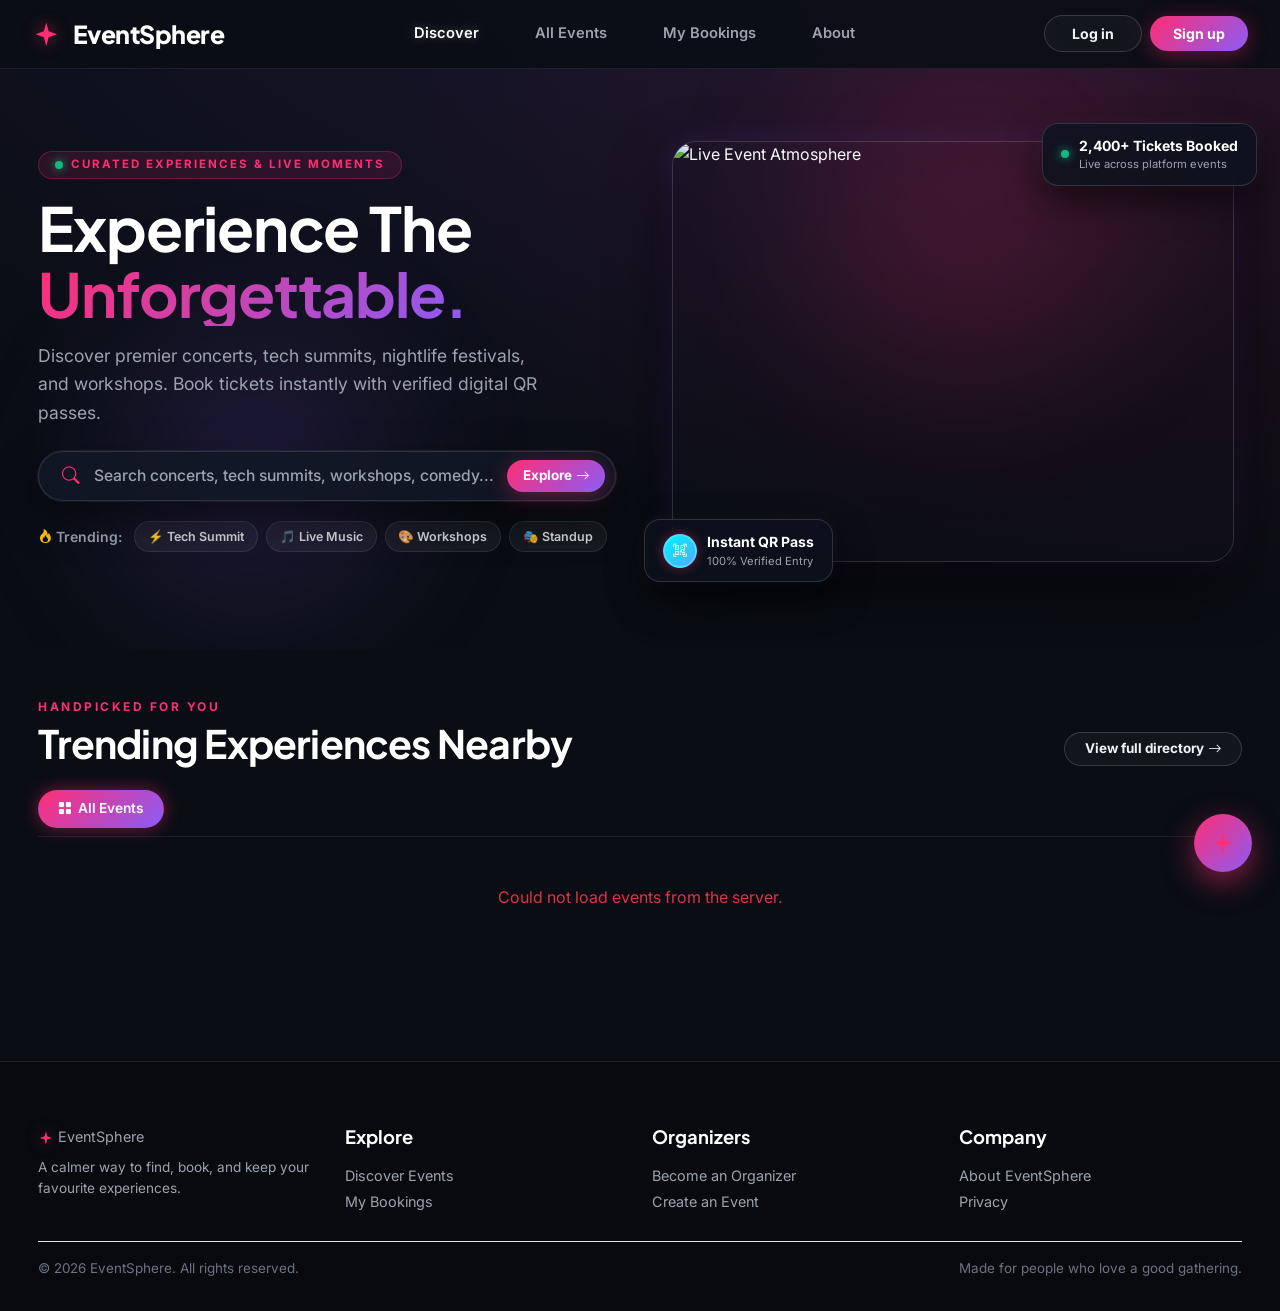
==== index.html @ f8213335 "Add safe IIFE fallback to config.js and include md5 utility across pages" ====
<!DOCTYPE html>
<html lang="en">
<head>
<meta charset="UTF-8">
<meta name="viewport" content="width=device-width, initial-scale=1.0">
<title>EventSphere — Find something worth remembering</title>
<link rel="preconnect" href="https://fonts.googleapis.com">
<link href="https://fonts.googleapis.com/css2?family=Cormorant+Garamond:wght@500;600;700&family=Inter:wght@400;500;600;700&display=swap" rel="stylesheet">
<link href="https://cdn.jsdelivr.net/npm/bootstrap@5.3.3/dist/css/bootstrap.min.css" rel="stylesheet">
<link href="https://cdn.jsdelivr.net/npm/bootstrap-icons@1.11.3/font/bootstrap-icons.css" rel="stylesheet">
<link rel="stylesheet" href="css/style.css">
<link rel="stylesheet" href="css/components.css">
<link rel="stylesheet" href="css/responsive.css">
</head>
<body data-page="home">

<!-- Navbar -->
<nav class="es-navbar">
  <div class="container-narrow">
    <!-- LEFT: Brand & Logo -->
    <div class="d-flex align-items-center gap-2">
      <a href="index.html" class="brand text-decoration-none d-flex align-items-center">
        <span class="sparkle me-1" id="brandSparkle"></span>EventSphere
      </a>
    </div>

    <!-- CENTER: Public Attendee Links -->
    <div class="collapse navbar-collapse d-lg-flex justify-content-lg-center" id="navLinks">
      <ul class="navbar-nav">
        <li class="nav-item"><a class="nav-link active" data-nav="home" href="index.html">Discover</a></li>
        <li class="nav-item"><a class="nav-link" data-nav="events" href="pages/events.html">All Events</a></li>
        <li class="nav-item"><a class="nav-link" data-nav="bookings" href="pages/my-bookings.html">My Bookings</a></li>
        <li class="nav-item"><a class="nav-link" data-nav="about" href="#about">About</a></li>
      </ul>
    </div>

    <!-- RIGHT: Search, Notifications + Dynamic Profile Slot -->
    <div class="d-flex align-items-center gap-2 ms-auto">
      <div id="navAuthSlot" class="d-flex align-items-center gap-2"></div>
      <button class="navbar-toggler d-lg-none border-0 p-0 ms-2" type="button" data-bs-toggle="collapse" data-bs-target="#navLinks">
        <i class="bi bi-list fs-3"></i>
      </button>
    </div>
  </div>
</nav>

<!-- Hero Section (Dark Luxe & Midnight Glass) -->
<header class="hero">
  <div class="hero-glow-1"></div>
  <div class="hero-glow-2"></div>
  
  <div class="container-narrow position-relative" style="z-index: 1;">
    <div class="row align-items-center g-5">
      
      <!-- LEFT COLUMN (Text, Search & Hot Tags) -->
      <div class="col-lg-6">
        <div class="d-inline-flex align-items-center gap-2 mb-3 py-1 px-3 rounded-pill" style="background: rgba(255, 46, 116, 0.12); border: 1px solid rgba(255, 46, 116, 0.28);">
          <span class="live-pulse-dot"></span>
          <span class="eyebrow mb-0" style="font-size: 0.72rem; letter-spacing: 2px;">Curated Experiences & Live Moments</span>
        </div>
        
        <h1 class="headline mb-3 fw-bold">Experience The<br><span class="gradient-text">Unforgettable.</span></h1>
        <p class="sub mb-4" style="color: #9CA3AF; font-size: 1.1rem; max-width: 520px; line-height: 1.6;">
          Discover premier concerts, tech summits, nightlife festivals, and workshops. Book tickets instantly with verified digital QR passes.
        </p>
        
        <!-- Search form filters locally on current page -->
        <form class="hero-search mb-3" id="homeSearchForm">
          <i class="bi bi-search" style="color: var(--neon-rose); font-size: 1.1rem;"></i>
          <input type="text" id="searchInput" placeholder="Search concerts, tech summits, workshops, comedy...">
          <button type="submit" class="btn btn-primary btn-sm px-3">
            <span>Explore</span> <i class="bi bi-arrow-right ms-1"></i>
          </button>
        </form>

        <!-- Quick Trending Tags -->
        <div class="d-flex align-items-center gap-2 flex-wrap pt-1">
          <span class="small text-muted-soft fw-semibold me-1"><i class="bi bi-fire text-warning me-1"></i>Trending:</span>
          <span class="trending-chip" onclick="quickSearch('Tech')">⚡ Tech Summit</span>
          <span class="trending-chip" onclick="quickSearch('Concert')">🎵 Live Music</span>
          <span class="trending-chip" onclick="quickSearch('Workshop')">🎨 Workshops</span>
          <span class="trending-chip" onclick="quickSearch('Comedy')">🎭 Standup</span>
        </div>
      </div>

      <!-- RIGHT COLUMN (Layered Bento Showcase with Floating Glass Badges) -->
      <div class="col-lg-6">
        <div class="hero-visual-card px-2">
          
          <!-- Top Right Floating Glass Badge -->
          <div class="glass-badge-floating top-right d-none d-sm-flex">
            <span class="live-pulse-dot"></span>
            <div>
              <div class="fw-bold text-white small">2,400+ Tickets Booked</div>
              <div class="text-muted-soft" style="font-size:0.7rem;">Live across platform events</div>
            </div>
          </div>

          <!-- Main Hero Image Showcase -->
          <div class="hero-main-img-wrap ratio ratio-4x3">
            <img src="https://images.unsplash.com/photo-1492684223066-81342ee5ff30?w=1000&q=80" alt="Live Event Atmosphere">
          </div>

          <!-- Bottom Left Floating Glass Badge -->
          <div class="glass-badge-floating bottom-left d-none d-sm-flex">
            <div class="avatar-circle" style="width:34px;height:34px;font-size:0.82rem;background:linear-gradient(135deg,#00F2FE,#4FACFE);">
              <i class="bi bi-qr-code-scan"></i>
            </div>
            <div>
              <div class="fw-bold text-white small">Instant QR Pass</div>
              <div class="text-muted-soft" style="font-size:0.7rem;">100% Verified Entry</div>
            </div>
          </div>

        </div>
      </div>
      
    </div>
  </div>
</header>

<!-- Events Section with Live Category Filter Bar -->
<section class="section-sm" id="eventsContainer">
  <div class="container-narrow">
    <div class="section-head d-flex align-items-end justify-content-between flex-wrap gap-3 mb-4">
      <div>
        <p class="eyebrow mb-1">Handpicked for you</p>
        <h2 id="sectionTitle" class="mb-0">Trending Experiences Nearby</h2>
      </div>
      <a href="pages/events.html" class="btn btn-outline-soft btn-sm">View full directory <i class="bi bi-arrow-right ms-1"></i></a>
    </div>

    <!-- Category Filter Bar -->
    <div class="d-flex gap-2 flex-wrap align-items-center mb-4 pb-2 border-bottom" id="categoryFilterBar" style="border-color: rgba(255,255,255,0.08) !important;">
      <button class="filter-pill active" data-category-id="">
        <i class="bi bi-grid-fill"></i> All Events
      </button>
      <!-- Dynamic category filter buttons will be injected here -->
    </div>

    <!-- Live Event Grid -->
    <div class="row g-4" id="featuredGrid"></div>
  </div>
</section>

<!-- Footer -->
<footer class="es-footer" id="about">
  <div class="container-narrow">
    <div class="row g-4">
      <div class="col-6 col-lg-3">
        <a href="index.html" class="brand mb-2 d-inline-flex align-items-center">
          <span class="sparkle me-1" style="width:1.1em;height:1.1em;color:var(--dusty-rose);"></span>EventSphere
        </a>
        <p class="text-muted-soft" style="font-size:0.85rem;">A calmer way to find, book, and keep your favourite experiences.</p>
      </div>
      <div class="col-6 col-lg-3">
        <h6>Explore</h6>
        <a href="pages/events.html" class="d-block mb-1">Discover Events</a>
        <a href="pages/my-bookings.html" class="d-block mb-1">My Bookings</a>
      </div>
      <div class="col-6 col-lg-3">
        <h6>Organizers</h6>
        <a href="pages/organizer-apply.html" class="d-block mb-1">Become an Organizer</a>
        <a href="pages/create-event.html" class="d-block mb-1">Create an Event</a>
      </div>
      <div class="col-6 col-lg-3">
        <h6>Company</h6>
        <a href="#about" class="d-block mb-1">About EventSphere</a>
        <a href="#" class="d-block mb-1">Privacy</a>
      </div>
    </div>
    <div class="footer-bottom d-flex justify-content-between flex-wrap gap-2 mt-4 pt-3 border-top">
      <span>© 2026 EventSphere. All rights reserved.</span>
      <span>Made for people who love a good gathering.</span>
    </div>
  </div>
</footer>

<script src="https://cdn.jsdelivr.net/npm/bootstrap@5.3.3/dist/js/bootstrap.bundle.min.js"></script>
<script src="js/env.js"></script>
<script src="js/api/config.js"></script>
<script src="js/api/auth.js"></script>
<script src="js/api/events.js"></script>
<script src="js/api/bookings.js"></script>
<script src="js/utils/md5.js"></script>
<script src="js/api/payments.js"></script>
<script src="js/api/organizer.js"></script>
<script src="js/utils/icons.js"></script>
<script src="js/utils/toast.js"></script>
<script src="js/utils/mock-data.js"></script>
<script src="js/utils/nav.js"></script>
<script src="js/utils/ai-widget.js"></script>

<script>
document.getElementById('brandSparkle').innerHTML = EsIcons.sparkle;
document.querySelectorAll('.brand .sparkle').forEach(s => { if (!s.innerHTML.trim()) s.innerHTML = EsIcons.sparkle; });

let currentCategoryId = null;
let currentKeyword = '';

function unwrapResponse(res) {
  if (!res) return [];
  if (Array.isArray(res)) return res;
  if (Array.isArray(res.data)) return res.data;
  if (Array.isArray(res.content)) return res.content;
  if (res.data && Array.isArray(res.data.content)) return res.data.content;
  return [];
}

// Render dynamic filter pills in Hero and Filter Bar
function renderCategoryFilters(list) {
  const heroPills = document.getElementById('heroCategoryPills');
  const filterBar = document.getElementById('categoryFilterBar');

  if (!list.length) return;

  // 1. Hero Pills (Top 4-5)
  if (heroPills) {
    heroPills.innerHTML = list.slice(0, 5).map(c => `
      <button type="button" class="filter-pill" onclick="applyCategoryFilter(${c.id}, '${c.name.replace(/'/g, "\\'")}')">
        ${c.icon || c.emoji || '🏷️'} ${c.name}
      </button>
    `).join('');
  }

  // 2. Main Filter Bar above Events Grid
  if (filterBar) {
    filterBar.innerHTML = `
      <button class="filter-pill ${!currentCategoryId ? 'active' : ''}" onclick="applyCategoryFilter(null, 'All Events')">
        <i class="bi bi-grid-fill me-1"></i> All Events
      </button>
      ` + list.map(c => `
      <button class="filter-pill ${currentCategoryId === c.id ? 'active' : ''}" onclick="applyCategoryFilter(${c.id}, '${c.name.replace(/'/g, "\\'")}')">
        <span>${c.icon || c.emoji || '🏷️'}</span> ${c.name}
      </button>
    `).join('');
  }
}

function availabilityLabel(totalAvailable) {
  return totalAvailable > 0 && totalAvailable <= 10
    ? `<span class="availability-dot low">Few tickets left</span>`
    : `<span class="availability-dot">Tickets available</span>`;
}

// Resilient Event Card with placeholder image support
function eventCard(ev) {
  const prices = (ev.ticketTypes || []).map(t => Number(t.price));
  const priceText = prices.length === 0 
    ? 'Tickets TBA'
    : (Math.min(...prices) === 0 ? 'Free' : `From LKR ${Math.min(...prices).toLocaleString()}`);
  
  const totalAvailable = (ev.ticketTypes || []).reduce((s, t) => s + (t.availableQuantity || 0), 0);
  const v = typeof esCategoryVisual === 'function' ? esCategoryVisual(ev.categoryName) : { cls: 'pill-lavender' };
  const dt = ev.startDatetime ? new Date(ev.startDatetime) : null;
  const dateText = dt ? dt.toLocaleDateString(undefined, { weekday: 'short', month: 'short', day: 'numeric' }) : 'TBA';
  const timeText = dt ? dt.toLocaleTimeString(undefined, { hour: '2-digit', minute: '2-digit' }) : '';
  
  // Safe image handling with fallback
  const fallbackSvg = `data:image/svg+xml;charset=UTF-8,%3Csvg xmlns='http://www.w3.org/2000/svg' width='500' height='300' viewBox='0 0 500 300'%3E%3Crect fill='%23F8E9E6' width='500' height='300'/%3E%3Ctext fill='%23C68B8F' font-family='sans-serif' font-size='20' font-weight='bold' x='50%25' y='50%25' text-anchor='middle' dy='.3em'%3E${encodeURIComponent(ev.title || 'EventSphere')}%3C/text%3E%3C/svg%3E`;
  const banner = ev.bannerUrl && ev.bannerUrl.trim() !== '' ? ev.bannerUrl : fallbackSvg;

  return `
  <div class="col-md-6 col-lg-3">
    <div class="event-card h-100">
      <div class="img-wrap">
        <span class="pill-badge ${v.cls}">${ev.categoryName || 'General'}</span>
        <img src="${banner}" alt="${ev.title}" onerror="this.onerror=null; this.src='${fallbackSvg}';">
      </div>
      <div class="body">
        <div class="title fw-bold mb-2 text-truncate" title="${ev.title}">${ev.title}</div>
        <div class="meta small mb-1"><i class="bi bi-calendar3 me-1"></i> <span>${dateText}${timeText ? ', ' + timeText : ''}</span></div>
        <div class="meta small mb-3 text-truncate"><i class="bi bi-geo-alt me-1"></i> <span>${ev.venueName || 'Online / TBA'}</span></div>
        <div class="price-row">
          <div>
            <div class="price">${priceText}</div>
            ${availabilityLabel(totalAvailable)}
          </div>
          <a href="pages/event-details.html?id=${ev.id}" class="btn btn-quiet btn-sm">View Event</a>
        </div>
      </div>
    </div>
  </div>`;
}

// Fetch and filter events via API on the current page
async function loadEvents() {
  const grid = document.getElementById('featuredGrid');
  if (grid) grid.innerHTML = `<div class="col-12 text-center text-muted-soft py-5"><i class="bi bi-arrow-repeat spin"></i> Loading events...</div>`;

  try {
    const params = { size: 8 };
    if (currentCategoryId) params.categoryId = currentCategoryId;
    if (currentKeyword) params.keyword = currentKeyword;

    const rawEvents = await EventsAPI.searchPublished(params);
    const events = unwrapResponse(rawEvents);

    if (grid) {
      grid.innerHTML = events.length
        ? events.map(eventCard).join('')
        : `<div class="col-12 text-center text-muted-soft py-5">
             <i class="bi bi-calendar-x fs-2 d-block mb-2 text-muted"></i>
             No events found in this category.
           </div>`;
    }
  } catch (e) {
    console.error('Failed to load events:', e);
    if (grid) grid.innerHTML = `<div class="col-12 text-center text-danger py-4">Could not load events from the server.</div>`;
  }
}

// Category filter button click handler
function applyCategoryFilter(categoryId, categoryName) {
  currentCategoryId = categoryId;
  
  // Update section headline
  const title = document.getElementById('sectionTitle');
  if (title) title.innerText = categoryId ? `${categoryName} Events` : 'Something wonderful, nearby';

  // Update active pill state
  document.querySelectorAll('#categoryFilterBar .filter-pill').forEach(btn => {
    btn.classList.remove('active');
  });
  
  const activeBtn = Array.from(document.querySelectorAll('#categoryFilterBar .filter-pill')).find(btn => {
    const match = btn.getAttribute('onclick') || '';
    return categoryId ? match.includes(`applyCategoryFilter(${categoryId}`) : match.includes('applyCategoryFilter(null');
  });
  if (activeBtn) activeBtn.classList.add('active');

  // Smooth scroll to events area
  document.getElementById('eventsContainer')?.scrollIntoView({ behavior: 'smooth' });

  loadEvents();
}

// Quick trending search handler
function quickSearch(keyword) {
  const input = document.getElementById('searchInput');
  if (input) input.value = keyword;
  currentKeyword = keyword;
  document.getElementById('eventsContainer')?.scrollIntoView({ behavior: 'smooth' });
  loadEvents();
}

// Hero Search form submission (Live in-page filter)
document.getElementById('homeSearchForm')?.addEventListener('submit', (e) => {
  e.preventDefault();
  currentKeyword = document.getElementById('searchInput').value.trim();
  document.getElementById('eventsContainer')?.scrollIntoView({ behavior: 'smooth' });
  loadEvents();
});

// Initialization
async function init() {
  try {
    const rawCats = await CategoriesAPI.getAll();
    renderCategoryFilters(unwrapResponse(rawCats));
  } catch (e) {
    console.error('Failed to load categories:', e);
  }
  loadEvents();
}

init();
</script>
</body>
</html>
---- css/style.css ----
/* =========================================================
   EventSphere — Dark Luxe & Midnight Glass Design System
   Deep obsidian surfaces, neon cyber-rose & violet gradients,
   frosted glassmorphism, and high-impact visual depth.
   ========================================================= */

@import url('https://fonts.googleapis.com/css2?family=Plus+Jakarta+Sans:wght@400;500;600;700;800&family=Inter:wght@400;500;600;700&display=swap');

:root{
  /* ---- Midnight Obsidian Base Palette ---- */
  --bg-dark:        #0A0D14;
  --bg-surface:     #121622;
  --bg-card:        rgba(18, 22, 34, 0.72);
  --bg-card-hover:  rgba(28, 34, 52, 0.85);
  --bg-glass:       rgba(255, 255, 255, 0.04);
  --bg-glass-heavy: rgba(14, 18, 28, 0.85);
  
  /* ---- Luminous Neon Gradients & Accents ---- */
  --neon-rose:      #FF2E74;
  --neon-violet:    #8B5CF6;
  --neon-cyan:      #00F2FE;
  --neon-blue:      #4FACFE;
  --neon-amber:     #FFB703;
  --neon-emerald:   #10B981;
  --error:          #EF4444;

  /* ---- Gradient Presets ---- */
  --grad-primary:   linear-gradient(135deg, #FF2E74 0%, #8B5CF6 100%);
  --grad-primary-hover: linear-gradient(135deg, #FF4585 0%, #9D74FF 100%);
  --grad-cyan:      linear-gradient(135deg, #00F2FE 0%, #4FACFE 100%);
  --grad-amber:     linear-gradient(135deg, #FFB703 0%, #FB8500 100%);
  --grad-dark:      linear-gradient(180deg, #121624 0%, #0A0D14 100%);
  --grad-glass:     linear-gradient(135deg, rgba(255, 255, 255, 0.08) 0%, rgba(255, 255, 255, 0.02) 100%);

  /* ---- Legacy Token Mappings (for seamless compatibility) ---- */
  --ivory:          #0A0D14;
  --cream-card:     rgba(18, 22, 34, 0.78);
  --blush:          rgba(255, 46, 116, 0.18);
  --blush-soft:     rgba(255, 46, 116, 0.10);
  --dusty-rose:     #FF2E74;
  --dusty-rose-dark:#E02060;
  --sage:           #10B981;
  --sage-soft:      rgba(16, 185, 129, 0.15);
  --lavender:       #8B5CF6;
  --lavender-soft:  rgba(139, 92, 246, 0.16);
  --powder-blue:    #38BDF8;
  --powder-blue-soft:rgba(56, 189, 248, 0.15);
  --beige:          #161B28;
  --charcoal:       #F9FAFB;
  --charcoal-soft:  #D1D5DB;
  --charcoal-faint: #9CA3AF;
  --line:           rgba(255, 255, 255, 0.08);

  /* ---- Typography ---- */
  --font-display: 'Plus Jakarta Sans', 'Inter', -apple-system, BlinkMacSystemFont, sans-serif;
  --font-body: 'Inter', -apple-system, BlinkMacSystemFont, sans-serif;

  /* ---- Shape & Glassmorphism Elevation ---- */
  --radius-lg: 24px;
  --radius-md: 16px;
  --radius-sm: 10px;
  --radius-pill: 999px;
  --shadow-soft: 0 12px 36px rgba(0, 0, 0, 0.45);
  --shadow-lift: 0 20px 50px rgba(0, 0, 0, 0.65), 0 0 20px rgba(255, 46, 116, 0.12);
  --shadow-glow: 0 0 25px rgba(255, 46, 116, 0.4);
  --shadow-tiny: 0 2px 12px rgba(0, 0, 0, 0.35);
  --glass-border: 1px solid rgba(255, 255, 255, 0.08);
}

*{ box-sizing: border-box; }

html{ scroll-behavior: smooth; }

body{
  font-family: var(--font-body);
  background: var(--bg-dark);
  color: var(--charcoal);
  -webkit-font-smoothing: antialiased;
  line-height: 1.55;
  background-image: 
    radial-gradient(ellipse 80% 80% at 50% -20%, rgba(139, 92, 246, 0.12), rgba(255, 255, 255, 0)),
    radial-gradient(ellipse 60% 60% at 90% 10%, rgba(255, 46, 116, 0.10), rgba(255, 255, 255, 0));
  background-attachment: fixed;
}

h1, h2, h3, h4, .display-font{
  font-family: var(--font-display);
  font-weight: 700;
  color: #FFFFFF;
  letter-spacing: -0.02em;
}

h1{ font-size: clamp(2.5rem, 5vw, 3.8rem); line-height: 1.08; }
h2{ font-size: clamp(1.85rem, 3.5vw, 2.45rem); line-height: 1.15; }
h3{ font-size: 1.6rem; }
p{ color: var(--charcoal-soft); }

a{ color: var(--neon-cyan); text-decoration: none; transition: color 0.2s ease; }
a:hover{ color: #38BDF8; }

.gradient-text{
  background: var(--grad-primary);
  -webkit-background-clip: text;
  -webkit-text-fill-color: transparent;
  display: inline-block;
}

.gradient-text-cyan{
  background: var(--grad-cyan);
  -webkit-background-clip: text;
  -webkit-text-fill-color: transparent;
  display: inline-block;
}

.eyebrow{
  font-family: var(--font-body);
  font-size: 0.75rem;
  letter-spacing: 2.5px;
  text-transform: uppercase;
  color: var(--neon-rose);
  font-weight: 700;
}

.text-muted-soft{ color: var(--charcoal-faint) !important; }
.section{ padding: 5.5rem 0; }
.section-sm{ padding: 3rem 0; }

/* ---- Responsive Proportional Container ---- */
.container-narrow {
  width: 100%;
  max-width: 1360px;
  margin: 0 auto;
  padding-left: clamp(1.25rem, 3vw, 3.5rem);
  padding-right: clamp(1.25rem, 3vw, 3.5rem);
}

/* ---- Signature motif: sparkle bloom ---- */
.sparkle{
  display: inline-block;
  width: 1.1em; height: 1.1em;
  position: relative;
  color: var(--neon-rose);
  filter: drop-shadow(0 0 8px rgba(255, 46, 116, 0.6));
}
.sparkle svg{ width: 100%; height: 100%; display:block; }

/* ---- Navbar (Frosted Obsidian Glass) ---- */
.es-navbar {
  padding: 0.85rem 0;
  width: 100%;
  background: rgba(10, 13, 20, 0.82);
  backdrop-filter: blur(16px);
  -webkit-backdrop-filter: blur(16px);
  border-bottom: 1px solid rgba(255, 255, 255, 0.08);
  position: sticky;
  top: 0;
  z-index: 1020;
}

.es-navbar .container-narrow,
.es-navbar .container,
.es-navbar .container-fluid {
  max-width: 100% !important;
  width: 100% !important;
  padding-left: clamp(1.25rem, 2.5vw, 2.5rem) !important;
  padding-right: clamp(1.25rem, 2.5vw, 2.5rem) !important;
  display: flex;
  align-items: center;
  justify-content: space-between;
}

.es-navbar .brand{
  font-family: var(--font-display);
  font-size: 1.5rem;
  font-weight: 800;
  color: #FFFFFF;
  letter-spacing: -0.03em;
}

/* Center Navigation Links */
.es-navbar .navbar-nav {
  display: flex;
  flex-direction: row !important;
  align-items: center;
  gap: 1.5rem;
  margin: 0;
}

.es-navbar .nav-link{
  font-size: 0.92rem;
  font-weight: 600;
  color: #9CA3AF !important;
  transition: all 0.2s ease;
  border-radius: var(--radius-pill);
}

.es-navbar .nav-link:hover, .es-navbar .nav-link.active{
  color: #FFFFFF !important;
  text-shadow: 0 0 12px rgba(255, 255, 255, 0.4);
}

/* Icon Buttons (Search & Notifications) */
.icon-btn {
  background: rgba(255, 255, 255, 0.06);
  border: 1px solid rgba(255, 255, 255, 0.08);
  font-size: 1.1rem;
  color: #D1D5DB;
  width: 40px;
  height: 40px;
  display: inline-flex;
  align-items: center;
  justify-content: center;
  border-radius: var(--radius-pill);
  transition: all 0.2s ease;
}

.icon-btn:hover {
  background: rgba(255, 46, 116, 0.18);
  border-color: rgba(255, 46, 116, 0.4);
  color: #FFF;
  box-shadow: 0 0 12px rgba(255, 46, 116, 0.3);
}

/* ---- Hero Section (Dark Luxe Glass Atmosphere) ---- */
.hero {
  position: relative;
  overflow: hidden;
  padding: 4.5rem 0 5.5rem;
  background: transparent;
}

.hero-glow-1 {
  position: absolute;
  top: -100px;
  right: 5%;
  width: 500px;
  height: 500px;
  background: radial-gradient(circle, rgba(255, 46, 116, 0.18) 0%, rgba(0,0,0,0) 70%);
  filter: blur(50px);
  pointer-events: none;
  z-index: 0;
}

.hero-glow-2 {
  position: absolute;
  bottom: -50px;
  left: 2%;
  width: 450px;
  height: 450px;
  background: radial-gradient(circle, rgba(139, 92, 246, 0.18) 0%, rgba(0,0,0,0) 70%);
  filter: blur(50px);
  pointer-events: none;
  z-index: 0;
}

/* Sleek Glass Search Bar */
.hero-search{
  background: rgba(18, 24, 38, 0.85);
  backdrop-filter: blur(16px);
  -webkit-backdrop-filter: blur(16px);
  border-radius: var(--radius-pill);
  box-shadow: 0 16px 40px rgba(0, 0, 0, 0.5), 0 0 0 1px rgba(255, 255, 255, 0.08);
  padding: 0.5rem 0.6rem 0.5rem 1.4rem;
  display: flex;
  align-items: center;
  gap: 0.75rem;
  max-width: 600px;
  border: 1px solid rgba(255, 255, 255, 0.12);
  transition: all 0.25s ease;
}

.hero-search:focus-within {
  border-color: rgba(255, 46, 116, 0.6);
  box-shadow: 0 20px 45px rgba(0, 0, 0, 0.6), 0 0 25px rgba(255, 46, 116, 0.25);
  transform: translateY(-2px);
}

.hero-search input{
  border: none;
  outline: none;
  background: transparent;
  flex: 1;
  font-size: 0.98rem;
  color: #FFFFFF;
  font-weight: 500;
}

.hero-search input::placeholder {
  color: #9CA3AF;
}

/* Trending tags under search */
.trending-chip {
  background: rgba(255, 255, 255, 0.05);
  border: 1px solid rgba(255, 255, 255, 0.09);
  color: #D1D5DB;
  font-size: 0.78rem;
  font-weight: 600;
  padding: 0.3rem 0.8rem;
  border-radius: var(--radius-pill);
  text-decoration: none;
  transition: all 0.2s ease;
  cursor: pointer;
  display: inline-flex;
  align-items: center;
}

.trending-chip:hover {
  background: rgba(255, 46, 116, 0.15);
  border-color: rgba(255, 46, 116, 0.4);
  color: #FFF;
  transform: translateY(-1px);
}

/* Hero Showcase Bento & Floating Badges */
.hero-visual-card {
  position: relative;
  border-radius: var(--radius-lg);
  overflow: visible;
}

.hero-main-img-wrap {
  position: relative;
  border-radius: var(--radius-lg);
  overflow: hidden;
  border: 1px solid rgba(255, 255, 255, 0.15);
  box-shadow: 0 25px 60px rgba(0, 0, 0, 0.7), 0 0 30px rgba(139, 92, 246, 0.2);
}

.hero-main-img-wrap img {
  width: 100%;
  height: 100%;
  object-fit: cover;
  display: block;
  transition: transform 0.6s cubic-bezier(0.2, 0.8, 0.2, 1);
}

.hero-visual-card:hover .hero-main-img-wrap img {
  transform: scale(1.04);
}

/* Floating Glass Badges */
.glass-badge-floating {
  position: absolute;
  background: rgba(14, 18, 30, 0.85);
  backdrop-filter: blur(16px);
  -webkit-backdrop-filter: blur(16px);
  border: 1px solid rgba(255, 255, 255, 0.14);
  border-radius: var(--radius-md);
  padding: 0.7rem 1.1rem;
  box-shadow: 0 15px 35px rgba(0, 0, 0, 0.6), 0 0 15px rgba(255, 255, 255, 0.05);
  z-index: 10;
  display: flex;
  align-items: center;
  gap: 0.65rem;
  animation: floatSlow 4s ease-in-out infinite;
}

.glass-badge-floating.top-right {
  top: -18px;
  right: -15px;
  animation-delay: 0s;
}

.glass-badge-floating.bottom-left {
  bottom: -20px;
  left: -20px;
  animation-delay: 1.5s;
}

@keyframes floatSlow {
  0%, 100% { transform: translateY(0); }
  50% { transform: translateY(-7px); }
}

.live-pulse-dot {
  width: 8px;
  height: 8px;
  border-radius: 50%;
  background: #10B981;
  box-shadow: 0 0 10px #10B981;
  animation: pulseDot 1.5s infinite;
}

@keyframes pulseDot {
  0%, 100% { opacity: 1; transform: scale(1); }
  50% { opacity: 0.5; transform: scale(1.2); }
}

/* ---- Filter Pills (Luminous Neon Hover & Active) ---- */
.filter-pill {
  cursor: pointer;
  user-select: none;
  transition: all 0.22s cubic-bezier(0.4, 0, 0.2, 1);
  border: 1px solid rgba(255, 255, 255, 0.09);
  background: rgba(18, 23, 36, 0.75);
  backdrop-filter: blur(10px);
  color: #D1D5DB;
  padding: 0.45rem 1.15rem;
  font-size: 0.86rem;
  font-weight: 600;
  border-radius: var(--radius-pill);
  display: inline-flex;
  align-items: center;
  gap: 0.4rem;
}

.filter-pill:hover {
  background: rgba(255, 255, 255, 0.1);
  border-color: rgba(255, 255, 255, 0.22);
  color: #FFFFFF;
  transform: translateY(-1px);
}

.filter-pill.active {
  background: var(--grad-primary) !important;
  color: #FFFFFF !important;
  border-color: transparent !important;
  box-shadow: 0 0 18px rgba(255, 46, 116, 0.45);
}

/* ---- Event Cards (Frosted Midnight Glass & Glow) ---- */
.event-card {
  background: rgba(18, 22, 34, 0.75);
  backdrop-filter: blur(14px);
  -webkit-backdrop-filter: blur(14px);
  border: 1px solid rgba(255, 255, 255, 0.08);
  border-radius: var(--radius-md);
  overflow: hidden;
  transition: all 0.3s cubic-bezier(0.2, 0.8, 0.2, 1);
  box-shadow: 0 10px 30px rgba(0, 0, 0, 0.35);
  display: flex;
  flex-direction: column;
  height: 100%;
}

.event-card:hover {
  transform: translateY(-6px);
  border-color: rgba(255, 46, 116, 0.35);
  box-shadow: 0 20px 45px rgba(0, 0, 0, 0.6), 0 0 25px rgba(255, 46, 116, 0.15);
}

.event-card .img-wrap {
  position: relative;
  width: 100%;
  aspect-ratio: 16 / 9;
  background: linear-gradient(135deg, #181E2E 0%, #101420 100%);
  overflow: hidden;
  border-top-left-radius: var(--radius-md);
  border-top-right-radius: var(--radius-md);
}

.event-card .img-wrap img {
  width: 100%;
  height: 100%;
  object-fit: cover;
  display: block;
  transition: transform 0.45s ease;
}

.event-card:hover .img-wrap img {
  transform: scale(1.06);
}

.event-card .pill-badge {
  position: absolute;
  top: 12px;
  left: 12px;
  z-index: 2;
  backdrop-filter: blur(8px);
  box-shadow: 0 4px 12px rgba(0,0,0,0.3);
}

.event-card .body {
  padding: 1.25rem 1.4rem 1.15rem;
  display: flex;
  flex-direction: column;
  flex: 1;
}

.event-card .title {
  color: #FFFFFF;
  font-weight: 700;
  font-size: 1.12rem;
  letter-spacing: -0.01em;
  line-height: 1.35;
  margin-bottom: 0.65rem;
}

.event-card .meta {
  color: #D1D5DB !important;
  font-size: 0.86rem;
  font-weight: 500;
  display: flex;
  align-items: center;
  gap: 0.5rem;
  margin-bottom: 0.45rem;
}

.event-card .meta i {
  color: var(--neon-rose);
  font-size: 0.95rem;
  opacity: 0.95;
  flex-shrink: 0;
}

.event-card .price {
  color: #FFFFFF;
  font-weight: 800;
  font-size: 1.05rem;
}

.event-card .price-row {
  margin-top: auto;
  padding-top: 0.95rem;
  display: flex;
  align-items: center;
  justify-content: space-between;
  border-top: 1px solid rgba(255, 255, 255, 0.08) !important;
}

.text-muted {
  color: #9CA3AF !important;
}

.text-dark, .text-dark-emphasis {
  color: #FFFFFF !important;
}

.es-table td, .es-table th {
  color: #D1D5DB;
}

.es-table strong, .es-table .fw-bold, .es-table .fw-semibold {
  color: #FFFFFF !important;
}

.es-table code {
  color: #38BDF8 !important;
  background: rgba(56, 189, 248, 0.1);
  padding: 2px 6px;
  border-radius: 4px;
  border: 1px solid rgba(56, 189, 248, 0.2);
}

.badge.bg-light.text-dark, .badge.bg-light {
  background: rgba(255, 255, 255, 0.08) !important;
  color: #E5E7EB !important;
  border: 1px solid rgba(255, 255, 255, 0.14) !important;
}

.availability-dot {
  font-size: 0.75rem;
  color: #10B981;
  display: inline-flex;
  align-items: center;
  gap: 0.35rem;
  font-weight: 600;
}

.availability-dot::before {
  content: '';
  width: 6px;
  height: 6px;
  border-radius: 50%;
  background: #10B981;
  box-shadow: 0 0 6px #10B981;
}

.availability-dot.low {
  color: #F59E0B;
}

.availability-dot.low::before {
  background: #F59E0B;
  box-shadow: 0 0 6px #F59E0B;
}

/* ---- Category Card ---- */
.category-card {
  background: rgba(18, 22, 34, 0.72);
  backdrop-filter: blur(12px);
  border: 1px solid rgba(255, 255, 255, 0.08);
  border-radius: var(--radius-md);
  padding: 1.35rem 1.1rem;
  transition: all 0.25s ease;
  display: flex;
  flex-direction: column;
  align-items: center;
  justify-content: center;
  text-decoration: none;
}

.category-card:hover {
  transform: translateY(-4px);
  border-color: rgba(139, 92, 246, 0.4);
  box-shadow: 0 15px 35px rgba(0, 0, 0, 0.5), 0 0 20px rgba(139, 92, 246, 0.2);
}

/* ---- Buttons ---- */
.btn{
  font-family: var(--font-body);
  font-weight: 700;
  font-size: 0.92rem;
  border-radius: var(--radius-pill);
  padding: 0.62rem 1.6rem;
  border: none;
  transition: all 0.25s cubic-bezier(0.4, 0, 0.2, 1);
  white-space: nowrap !important;
  display: inline-flex;
  align-items: center;
  justify-content: center;
  vertical-align: middle;
  text-align: center;
  line-height: 1.4;
  cursor: pointer;
}

.btn-sm{
  padding: 0.42rem 1.25rem;
  font-size: 0.84rem;
  line-height: 1.4;
}

.btn-lg{
  padding: 0.85rem 2.2rem;
  font-size: 1.05rem;
}

.btn-primary{
  background: var(--grad-primary);
  color: #FFFFFF !important;
  box-shadow: 0 4px 20px rgba(255, 46, 116, 0.35);
  border: none;
}

.btn-primary:hover, .btn-primary:focus{
  background: var(--grad-primary-hover);
  color: #FFFFFF !important;
  transform: translateY(-2px);
  box-shadow: 0 8px 28px rgba(255, 46, 116, 0.5), 0 0 15px rgba(139, 92, 246, 0.3);
}

.btn-outline-soft{
  background: rgba(255, 255, 255, 0.04);
  border: 1px solid rgba(255, 255, 255, 0.16);
  color: #F3F4F6;
  backdrop-filter: blur(10px);
}

.btn-outline-soft:hover{
  border-color: rgba(255, 255, 255, 0.35);
  color: #FFFFFF;
  background: rgba(255, 255, 255, 0.09);
  transform: translateY(-1px);
}

.btn-quiet{
  background: rgba(255, 255, 255, 0.06);
  color: #E5E7EB;
  border: 1px solid rgba(255, 255, 255, 0.1);
  backdrop-filter: blur(10px);
}

.btn-quiet:hover{
  background: rgba(255, 255, 255, 0.12);
  color: #FFFFFF;
  border-color: rgba(255, 255, 255, 0.2);
}

.btn-danger-soft{
  background: rgba(239, 68, 68, 0.15);
  color: #F87171;
  border: 1px solid rgba(239, 68, 68, 0.25);
}

.btn-danger-soft:hover{
  background: rgba(239, 68, 68, 0.25);
  color: #FFF;
}

.btn:focus-visible, a:focus-visible, input:focus-visible, .form-control:focus{
  outline: 2px solid var(--neon-rose);
  outline-offset: 2px;
}

/* Navbar Specific Auth Buttons */
#navAuthSlot {
  display: inline-flex;
  align-items: center;
  gap: 0.65rem;
  flex-shrink: 0;
}

#navAuthSlot .btn,
.es-navbar .btn {
  white-space: nowrap !important;
  min-width: 98px;
  padding: 0.48rem 1.4rem !important;
  font-size: 0.88rem !important;
  font-weight: 700;
  display: inline-flex;
  align-items: center;
  justify-content: center;
  text-align: center;
}

/* ---- Inputs & Forms ---- */
.form-control, .form-select{
  border-radius: var(--radius-sm);
  border: 1px solid rgba(255, 255, 255, 0.12);
  padding: 0.68rem 1rem;
  font-family: var(--font-body);
  background: rgba(14, 18, 28, 0.85);
  color: #FFFFFF;
}

.form-control:focus, .form-select:focus{
  border-color: var(--neon-violet);
  box-shadow: 0 0 0 3px rgba(139, 92, 246, 0.25);
  background: rgba(18, 24, 38, 0.95);
  color: #FFFFFF;
}

.form-control::placeholder {
  color: #6B7280;
}

.form-label{
  font-size: 0.82rem;
  font-weight: 600;
  color: #D1D5DB;
  margin-bottom: 0.4rem;
}

/* ---- Footer (Obsidian Luxe) ---- */
.es-footer{
  background: rgba(8, 10, 16, 0.95);
  border-top: 1px solid rgba(255, 255, 255, 0.08);
  padding: 4rem 0 2rem;
  margin-top: 5rem;
}

.es-footer h6{
  font-family: var(--font-display);
  font-size: 1.15rem;
  font-weight: 700;
  color: #FFFFFF;
  margin-bottom: 1rem;
}

.es-footer a{
  color: #9CA3AF;
  display: block;
  margin-bottom: 0.55rem;
  font-size: 0.9rem;
}

.es-footer a:hover{
  color: #FFFFFF;
}

.es-footer .footer-bottom{
  border-top: 1px solid rgba(255, 255, 255, 0.07);
  margin-top: 2.5rem;
  padding-top: 1.5rem;
  font-size: 0.84rem;
  color: #6B7280;
}

/* ---- Scrollbar (Dark Neon) ---- */
::-webkit-scrollbar{ width: 8px; }
::-webkit-scrollbar-track{ background: #0A0D14; }
::-webkit-scrollbar-thumb{ background: rgba(255, 255, 255, 0.15); border-radius: 8px; }
::-webkit-scrollbar-thumb:hover{ background: rgba(255, 46, 116, 0.5); }

/* ---- Password Toggle Controls & Hero Blob ---- */
.hero-blob {
  position: absolute;
  border-radius: 50%;
  filter: blur(80px);
  pointer-events: none;
  z-index: 1;
}
.password-toggle-group {
  position: relative;
  display: flex;
  align-items: center;
}
.password-toggle-group .form-control {
  padding-right: 46px !important;
}
.password-toggle-btn {
  position: absolute;
  right: 12px;
  top: 50%;
  transform: translateY(-50%);
  background: transparent;
  border: none;
  color: #9CA3AF;
  padding: 4px;
  display: flex;
  align-items: center;
  justify-content: center;
  cursor: pointer;
  z-index: 4;
  font-size: 1.15rem;
  line-height: 1;
  transition: all 0.2s ease;
}
.password-toggle-btn:hover {
  color: #FFFFFF;
}
.password-toggle-btn:focus {
  outline: none;
  color: var(--neon-rose);
}
.password-toggle-btn svg {
  width: 20px;
  height: 20px;
}

.auth-visual {
  flex: 1.1;
  background: radial-gradient(circle at 25% 25%, rgba(255, 46, 116, 0.14) 0%, transparent 55%),
              radial-gradient(circle at 75% 75%, rgba(139, 92, 246, 0.16) 0%, transparent 60%),
              linear-gradient(160deg, #131826 0%, #0A0D14 100%);
  position: relative; 
  overflow: hidden; 
  display: flex; 
  align-items: center; 
  justify-content: center; 
  padding: 4rem 3.5rem;
  border-right: 1px solid rgba(255, 255, 255, 0.08);
}
.auth-visual .auth-content {
  position: relative;
  z-index: 2;
  max-width: 460px;
  width: 100%;
}
---- css/components.css ----
/* =========================================================
   EventSphere — Dark Luxe & Midnight Glass Components
   ========================================================= */

/* ---------- Navbar ---------- */
.es-navbar{
  background: rgba(10, 13, 20, 0.85);
  backdrop-filter: blur(16px);
  -webkit-backdrop-filter: blur(16px);
  border-bottom: 1px solid rgba(255, 255, 255, 0.08);
  padding: 0.9rem 0;
  position: sticky; top: 0; z-index: 1000;
}
.es-navbar .brand{
  font-family: var(--font-display);
  font-size: 1.55rem;
  font-weight: 800;
  color: #FFFFFF;
  display: flex; align-items: center; gap: 0.5rem;
  letter-spacing: -0.02em;
}
.es-navbar .brand .sparkle{ color: var(--neon-rose); width: 1.15em; height: 1.15em; }
.es-navbar .nav-link{
  font-size: 0.92rem;
  font-weight: 600;
  color: #9CA3AF;
  padding: 0.5rem 1rem !important;
  transition: all 0.2s ease;
}
.es-navbar .nav-link.active, .es-navbar .nav-link:hover{ color: #FFFFFF; text-shadow: 0 0 12px rgba(255,255,255,0.3); }
.es-navbar .icon-btn{
  width: 40px; height: 40px;
  border-radius: 50%;
  display: inline-flex; align-items: center; justify-content: center;
  background: rgba(255, 255, 255, 0.06);
  color: #D1D5DB;
  border: 1px solid rgba(255, 255, 255, 0.08);
  transition: all 0.2s;
}
.es-navbar .icon-btn:hover{
  background: rgba(255, 46, 116, 0.18);
  border-color: rgba(255, 46, 116, 0.4);
  color: #FFF;
}
.avatar-circle{
  width: 40px; height: 40px; border-radius: 50%;
  background: var(--grad-primary);
  color: #FFFFFF;
  display: inline-flex; align-items:center; justify-content:center;
  font-weight: 800; font-size: 0.92rem;
  border: 2px solid rgba(255, 255, 255, 0.2);
  box-shadow: 0 0 12px rgba(255, 46, 116, 0.4);
}

/* ---------- Pill badges ---------- */
.pill-badge{
  display: inline-block;
  padding: 0.32rem 0.85rem;
  border-radius: var(--radius-pill);
  font-size: 0.72rem;
  font-weight: 700;
  letter-spacing: 0.6px;
  text-transform: uppercase;
  background: rgba(139, 92, 246, 0.2);
  color: #DDD6FE;
  border: 1px solid rgba(139, 92, 246, 0.35);
  backdrop-filter: blur(8px);
}
.pill-blush{ background: rgba(255, 46, 116, 0.2); color: #FECDD3; border: 1px solid rgba(255, 46, 116, 0.35); }
.pill-sage{ background: rgba(16, 185, 129, 0.2); color: #A7F3D0; border: 1px solid rgba(16, 185, 129, 0.35); }
.pill-lavender{ background: rgba(139, 92, 246, 0.2); color: #DDD6FE; border: 1px solid rgba(139, 92, 246, 0.35); }
.pill-blue{ background: rgba(56, 189, 248, 0.2); color: #BAE6FD; border: 1px solid rgba(56, 189, 248, 0.35); }
.pill-beige{ background: rgba(255, 255, 255, 0.08); color: #E5E7EB; border: 1px solid rgba(255, 255, 255, 0.15); }

/* ---------- Status badges ---------- */
.status-badge{
  display: inline-flex; align-items:center; gap:0.4rem;
  padding: 0.32rem 0.85rem; border-radius: var(--radius-pill);
  font-size: 0.74rem; font-weight: 700; letter-spacing: 0.5px;
}
.status-badge::before{ content:''; width:6px; height:6px; border-radius:50%; background: currentColor; box-shadow: 0 0 6px currentColor; }
.status-confirmed{ background: rgba(16, 185, 129, 0.18); color: #6EE7B7; border: 1px solid rgba(16, 185, 129, 0.3); }
.status-pending{ background: rgba(245, 158, 11, 0.18); color: #FCD34D; border: 1px solid rgba(245, 158, 11, 0.3); }
.status-cancelled{ background: rgba(239, 68, 68, 0.18); color: #FCA5A5; border: 1px solid rgba(239, 68, 68, 0.3); }
.status-completed{ background: rgba(56, 189, 248, 0.18); color: #7DD3FC; border: 1px solid rgba(56, 189, 248, 0.3); }

/* ---------- Event Cards ---------- */
.event-card{
  background: rgba(18, 22, 34, 0.78);
  backdrop-filter: blur(14px);
  -webkit-backdrop-filter: blur(14px);
  border: 1px solid rgba(255, 255, 255, 0.08);
  border-radius: var(--radius-md);
  overflow: hidden;
  transition: all 0.3s cubic-bezier(0.2, 0.8, 0.2, 1);
  box-shadow: 0 10px 30px rgba(0, 0, 0, 0.35);
  display: flex;
  flex-direction: column;
  height: 100%;
}
.event-card:hover{
  transform: translateY(-6px);
  border-color: rgba(255, 46, 116, 0.35);
  box-shadow: 0 20px 45px rgba(0, 0, 0, 0.6), 0 0 25px rgba(255, 46, 116, 0.15);
}
.event-card .body{
  padding: 1.25rem 1.4rem 1.15rem;
  display: flex;
  flex-direction: column;
  flex: 1;
}
.event-card .title{
  color: #FFFFFF !important;
  font-weight: 700;
  font-size: 1.12rem;
  line-height: 1.35;
  margin-bottom: 0.65rem;
}
.event-card .meta, .meta{
  color: #D1D5DB !important;
  font-size: 0.86rem;
  font-weight: 500;
  display: flex;
  align-items: center;
  gap: 0.5rem;
  margin-bottom: 0.45rem;
}
.event-card .meta i, .meta i{
  color: var(--neon-rose) !important;
  font-size: 0.95rem;
  opacity: 0.95;
  flex-shrink: 0;
}
.event-card .price{
  color: #FFFFFF !important;
  font-weight: 800;
  font-size: 1.05rem;
}
.event-card .price-row{
  margin-top: auto;
  padding-top: 0.95rem;
  display: flex;
  align-items: center;
  justify-content: space-between;
  border-top: 1px solid rgba(255, 255, 255, 0.08) !important;
}

/* ---------- Filter bar ---------- */
.filter-bar{
  background: rgba(18, 22, 34, 0.75);
  backdrop-filter: blur(12px);
  border: 1px solid rgba(255, 255, 255, 0.08);
  border-radius: var(--radius-md);
  padding: 1.1rem 1.3rem;
  box-shadow: var(--shadow-soft);
}

/* ---------- Ticket type cards ---------- */
.ticket-type-card{
  border: 1.5px solid rgba(255, 255, 255, 0.1);
  border-radius: var(--radius-md);
  padding: 1.2rem 1.3rem;
  background: rgba(18, 22, 34, 0.75);
  backdrop-filter: blur(10px);
  transition: all 0.2s ease;
}
.ticket-type-card.selected{
  border-color: var(--neon-rose);
  background: rgba(255, 46, 116, 0.08);
  box-shadow: 0 0 20px rgba(255, 46, 116, 0.25);
}
.ticket-type-card .tt-name{ font-size: 0.72rem; letter-spacing: 1.5px; font-weight: 700; color: var(--neon-rose); text-transform: uppercase; }
.ticket-type-card .tt-price{ font-family: var(--font-display); font-size: 1.7rem; font-weight: 800; color: #FFF; margin: 0.15rem 0; }
.qty-stepper{ display:flex; align-items:center; gap:0.6rem; }
.qty-stepper button{
  width: 34px; height: 34px; border-radius: 50%;
  border: 1px solid rgba(255, 255, 255, 0.15);
  background: rgba(255, 255, 255, 0.08);
  font-weight: 700; color: #FFF;
  transition: all 0.2s ease;
}
.qty-stepper button:hover{
  border-color: var(--neon-rose);
  background: rgba(255, 46, 116, 0.25);
  color: #FFF;
}
.qty-stepper .qty-val{ min-width: 22px; text-align: center; font-weight: 700; color: #FFF; }

/* ---------- Step indicator ---------- */
.step-indicator{ display:flex; align-items:center; justify-content:center; gap: 0; margin-bottom: 2.5rem; flex-wrap: wrap; }
.step-indicator .step{ display:flex; flex-direction:column; align-items:center; gap:0.4rem; position:relative; }
.step-indicator .step .circle{
  width: 36px; height: 36px; border-radius:50%;
  background: rgba(255, 255, 255, 0.08); color: #9CA3AF;
  display:flex; align-items:center; justify-content:center;
  font-weight:700; font-size:0.88rem;
  border: 1px solid rgba(255, 255, 255, 0.12);
}
.step-indicator .step.active .circle{
  background: var(--grad-primary); color:#fff;
  border-color: transparent;
  box-shadow: 0 0 15px rgba(255, 46, 116, 0.4);
}
.step-indicator .step.done .circle{
  background: #10B981; color:#fff;
  border-color: transparent;
  box-shadow: 0 0 12px rgba(16, 185, 129, 0.4);
}
.step-indicator .step .label{ font-size:0.75rem; color: #D1D5DB; font-weight:600; }
.step-indicator .connector{ width: 50px; height: 2px; background: rgba(255, 255, 255, 0.12); margin: 0 0.4rem 1.4rem; }

/* ---------- Booking summary card ---------- */
.summary-card{
  background: rgba(18, 22, 34, 0.85);
  backdrop-filter: blur(14px);
  border: 1px solid rgba(255, 255, 255, 0.1);
  border-radius: var(--radius-lg);
  padding: 1.6rem 1.7rem;
  position: sticky; top: 100px;
  box-shadow: var(--shadow-lift);
}
.summary-card .line-item{ display:flex; justify-content:space-between; font-size:0.9rem; padding: 0.55rem 0; border-bottom: 1px dashed rgba(255, 255, 255, 0.1); color: #D1D5DB; }
.summary-card .total-row{ display:flex; justify-content:space-between; padding-top: 1.1rem; font-family: var(--font-display); font-size:1.45rem; font-weight:800; color: #FFF; }

/* ---------- Digital ticket ---------- */
.digital-ticket{
  background: rgba(18, 22, 34, 0.9);
  backdrop-filter: blur(16px);
  border-radius: var(--radius-lg);
  box-shadow: var(--shadow-lift);
  overflow: hidden;
  max-width: 420px;
  margin: 0 auto;
  border: 1px solid rgba(255, 255, 255, 0.12);
}
.digital-ticket .tk-header{
  background: var(--grad-primary);
  color: #fff; padding: 1.4rem 1.6rem;
  display:flex; align-items:center; gap:0.5rem;
  font-family: var(--font-display); font-weight:800; font-size:1.25rem;
  letter-spacing: -0.02em;
}
.digital-ticket .tk-body{ padding: 1.6rem; }
.digital-ticket .tk-event{ font-family: var(--font-display); font-size:1.55rem; font-weight:800; color: #FFF; margin-bottom:0.8rem; }
.digital-ticket .tk-row{ display:flex; justify-content:space-between; font-size:0.88rem; padding:0.5rem 0; color: #9CA3AF; }
.digital-ticket .tk-row b{ color: #F3F4F6; font-weight:700; }
.ticket-perforation{
  height: 1px;
  background-image: linear-gradient(90deg, rgba(255, 255, 255, 0.2) 60%, transparent 40%);
  background-size: 14px 1px; background-repeat: repeat-x;
  position: relative;
  margin: 0 1.5rem;
}
.ticket-perforation::before, .ticket-perforation::after{
  content:''; position:absolute; top:-11px; width:22px; height:22px; border-radius:50%; background: var(--bg-dark);
}
.ticket-perforation::before{ left:-33px; }
.ticket-perforation::after{ right:-33px; }
.qr-wrap{ text-align:center; padding: 1.4rem 0; }
.qr-wrap .qr-box{
  width: 170px; height: 170px; margin: 0 auto 0.8rem;
  background: #fff;
  border-radius: var(--radius-sm);
  border: 6px solid rgba(255, 255, 255, 0.2);
  box-shadow: 0 0 20px rgba(255, 255, 255, 0.15);
  padding: 10px;
}

/* ---------- AI Assistant ---------- */
.ai-fab{
  position: fixed; bottom: 28px; right: 28px; z-index: 1200;
  width: 58px; height: 58px; border-radius: 50%;
  background: var(--grad-primary);
  color: #fff; border: none;
  display: flex; align-items: center; justify-content: center;
  box-shadow: 0 10px 30px rgba(255, 46, 116, 0.5);
  transition: transform 0.2s ease, box-shadow 0.2s ease;
}
.ai-fab:hover{ transform: scale(1.08); box-shadow: 0 12px 35px rgba(255, 46, 116, 0.7); }
.ai-panel{
  position: fixed; bottom: 100px; right: 28px; z-index: 1200;
  width: 370px; max-width: 92vw; max-height: 72vh;
  background: rgba(14, 18, 30, 0.95);
  backdrop-filter: blur(20px);
  border-radius: var(--radius-lg);
  box-shadow: 0 25px 60px rgba(0,0,0,0.8);
  border: 1px solid rgba(255, 255, 255, 0.14);
  display: none; flex-direction: column; overflow: hidden;
}
.ai-panel.open{ display: flex; }
.ai-panel .ai-header{
  background: rgba(255, 46, 116, 0.12);
  border-bottom: 1px solid rgba(255, 255, 255, 0.08);
  padding: 1rem 1.2rem;
  display:flex; align-items:center; gap:0.6rem;
}
.ai-panel .ai-header .t{ font-family: var(--font-display); font-weight:800; font-size:1.1rem; color: #FFF; }
.ai-panel .ai-header .s{ font-size: 0.76rem; color: #9CA3AF; }
.ai-panel .ai-body{ flex:1; overflow-y:auto; padding: 1rem 1.1rem; display:flex; flex-direction:column; gap:0.7rem; }
.ai-msg{ max-width: 85%; padding: 0.7rem 0.95rem; border-radius: 16px; font-size: 0.88rem; line-height: 1.45; }
.ai-msg.user{ align-self: flex-end; background: var(--grad-primary); color:#fff; border-bottom-right-radius: 4px; }
.ai-msg.bot{ align-self: flex-start; background: rgba(255, 255, 255, 0.08); color: #E5E7EB; border-bottom-left-radius: 4px; border: 1px solid rgba(255, 255, 255, 0.08); }
.ai-msg.bot .mini-card{ background: rgba(18, 24, 38, 0.8); border-radius: 12px; padding:0.65rem 0.8rem; margin-top:0.5rem; border:1px solid rgba(255, 255, 255, 0.1); }
.ai-suggestions{ display:flex; flex-wrap:wrap; gap:0.4rem; padding: 0 1.1rem 0.8rem; }
.ai-chip{
  border: 1px solid rgba(255, 255, 255, 0.12);
  background: rgba(255, 255, 255, 0.05);
  border-radius: var(--radius-pill);
  padding: 0.35rem 0.8rem; font-size: 0.78rem; color: #D1D5DB; cursor:pointer;
  transition: all 0.2s ease;
}
.ai-chip:hover{ border-color: var(--neon-rose); color: #FFF; background: rgba(255, 46, 116, 0.15); }
.ai-panel .ai-input{
  border-top: 1px solid rgba(255, 255, 255, 0.08); padding: 0.7rem 0.9rem;
  display:flex; gap:0.5rem;
}
.ai-panel .ai-input input{
  flex:1; border:1px solid rgba(255, 255, 255, 0.12);
  border-radius: var(--radius-pill); padding:0.5rem 1rem;
  font-size:0.85rem; background: rgba(255, 255, 255, 0.06); color: #FFF;
}
.ai-panel .ai-input button{
  width:38px; height:38px; border-radius:50%; border:none;
  background: var(--grad-primary); color:#fff;
}

/* ---------- Tables (Dark Luxe) ---------- */
.es-table{ width:100%; border-collapse: separate; border-spacing: 0; }
.es-table thead th{
  font-size: 0.74rem; text-transform: uppercase; letter-spacing: 1px;
  color: #9CA3AF; font-weight: 700;
  padding: 0.85rem 1rem; border-bottom: 1px solid rgba(255, 255, 255, 0.08); text-align:left;
  background: rgba(14, 18, 28, 0.6);
}
.es-table tbody td{
  padding: 0.95rem 1rem; font-size:0.88rem;
  border-bottom: 1px solid rgba(255, 255, 255, 0.06);
  vertical-align: middle;
  color: #D1D5DB;
}
.es-table strong, .es-table .fw-bold, .es-table .fw-semibold {
  color: #FFFFFF !important;
}
.es-table code {
  color: #38BDF8 !important;
  background: rgba(56, 189, 248, 0.1);
  padding: 2px 6px;
  border-radius: 4px;
  border: 1px solid rgba(56, 189, 248, 0.2);
}
.es-table tbody tr:hover{ background: rgba(255, 255, 255, 0.04); }
.es-table tbody tr:last-child td{ border-bottom: none; }
.table-card{
  background: rgba(18, 22, 34, 0.75);
  backdrop-filter: blur(14px);
  border-radius: var(--radius-md);
  border: 1px solid rgba(255, 255, 255, 0.08);
  overflow:hidden;
  box-shadow: 0 10px 30px rgba(0, 0, 0, 0.35);
}

/* ---------- Dashboard stat cards ---------- */
.stat-card{
  background: rgba(18, 22, 34, 0.75);
  backdrop-filter: blur(12px);
  border: 1px solid rgba(255, 255, 255, 0.08);
  border-radius: var(--radius-md);
  padding: 1.3rem 1.4rem;
  box-shadow: 0 8px 24px rgba(0, 0, 0, 0.3);
  transition: transform 0.2s ease, border-color 0.2s ease;
}
.stat-card:hover{
  transform: translateY(-3px);
  border-color: rgba(255, 255, 255, 0.16);
}
.stat-card .label{ font-size:0.78rem; color: #9CA3AF; font-weight:600; text-transform: uppercase; letter-spacing: 0.5px; }
.stat-card .value{ font-family: var(--font-display); font-size:2.1rem; font-weight:800; color: #FFF; margin: 0.2rem 0; letter-spacing: -0.02em; }
.stat-card .delta{ font-size:0.76rem; font-weight:700; }
.stat-card .delta.up{ color:#10B981; }
.stat-card .delta.down{ color: #EF4444; }
.stat-icon{
  width:44px;height:44px;border-radius: 14px; display:flex;align-items:center;justify-content:center; font-size:1.2rem;
}

/* ---------- Sidebar (organizer/admin) ---------- */
.es-sidebar{
  width: 240px;
  background: rgba(14, 18, 28, 0.85);
  backdrop-filter: blur(16px);
  border-right: 1px solid rgba(255, 255, 255, 0.08);
  position: sticky; top: 66px;
  height: calc(100vh - 66px);
  max-height: calc(100vh - 66px);
  align-self: flex-start;
  flex-shrink: 0;
  overflow-y: auto;
  padding: 1.6rem 1rem;
  z-index: 100;
}
.es-sidebar::-webkit-scrollbar {
  width: 4px;
}
.es-sidebar::-webkit-scrollbar-thumb {
  background: rgba(255, 255, 255, 0.1);
  border-radius: 4px;
}
.es-sidebar .side-link{
  display:flex; align-items:center; gap:0.75rem;
  padding: 0.72rem 0.95rem; border-radius: var(--radius-sm);
  color: #9CA3AF; font-weight:600; font-size:0.88rem;
  margin-bottom: 0.25rem;
  transition: all 0.2s ease;
  cursor: pointer;
}
.es-sidebar .side-link:hover{
  background: rgba(255, 255, 255, 0.06);
  color: #FFFFFF;
}
.es-sidebar .side-link.active{
  background: var(--grad-primary);
  color:#FFFFFF;
  box-shadow: 0 4px 15px rgba(255, 46, 116, 0.35);
}
.dash-shell{ display:flex; min-height: calc(100vh - 66px); background: var(--bg-dark); }
.dash-main{ flex:1; padding: 2rem 2.2rem; min-width:0; }

/* ---------- Modals / Toasts ---------- */
.es-modal .modal-content, .modal-content{
  background: #121624 !important;
  border-radius: var(--radius-lg);
  border: 1px solid rgba(255, 255, 255, 0.12);
  box-shadow: 0 25px 60px rgba(0, 0, 0, 0.85);
  color: #FFFFFF;
}
.modal-header{ border-bottom: 1px solid rgba(255, 255, 255, 0.08); }
.modal-footer{ border-top: 1px solid rgba(255, 255, 255, 0.08); }
.btn-close{ filter: invert(1) grayscale(100%) brightness(200%); }

.toast-container-es{ position: fixed; top: 90px; right: 24px; z-index: 1500; display:flex; flex-direction:column; gap:0.6rem; }
.es-toast{
  background: rgba(18, 24, 38, 0.95);
  backdrop-filter: blur(16px);
  border:1px solid rgba(255, 255, 255, 0.12);
  border-radius: var(--radius-sm);
  padding: 0.85rem 1.2rem;
  box-shadow: 0 15px 35px rgba(0,0,0,0.6);
  min-width: 280px;
  display:flex; align-items:center; gap:0.65rem;
  font-size: 0.88rem; color: #FFF;
  animation: toastIn 0.25s ease;
}
.es-toast.success{ border-left: 4px solid #10B981; }
.es-toast.error{ border-left: 4px solid #EF4444; }
@keyframes toastIn{ from{ opacity:0; transform: translateY(-8px);} to{opacity:1; transform:translateY(0);} }

/* ---------- Dropdown Menus ---------- */
.dropdown-menu {
  background: rgba(18, 24, 38, 0.96) !important;
  backdrop-filter: blur(16px);
  border: 1px solid rgba(255, 255, 255, 0.12) !important;
  border-radius: var(--radius-md) !important;
  box-shadow: 0 15px 35px rgba(0, 0, 0, 0.7) !important;
  padding: 0.5rem !important;
}
.dropdown-item {
  color: #D1D5DB !important;
  font-size: 0.88rem;
  font-weight: 600;
  border-radius: var(--radius-sm);
  padding: 0.5rem 0.85rem;
  transition: all 0.18s ease;
}
.dropdown-item:hover, .dropdown-item:focus {
  background: rgba(255, 255, 255, 0.08) !important;
  color: #FFFFFF !important;
}
.dropdown-item.active, .dropdown-item:active {
  background: var(--grad-primary) !important;
  color: #FFFFFF !important;
}

/* ---------- Auth Split Screen ---------- */
.auth-shell{ min-height: 100vh; display:flex; background: var(--bg-dark); }
.auth-visual{
  flex: 1.1;
  background: radial-gradient(circle at 25% 25%, rgba(255, 46, 116, 0.14) 0%, transparent 55%),
              radial-gradient(circle at 75% 75%, rgba(139, 92, 246, 0.16) 0%, transparent 60%),
              linear-gradient(160deg, #131826 0%, #0A0D14 100%);
  position: relative; 
  overflow: hidden; 
  display: flex; 
  align-items: center; 
  justify-content: center; 
  padding: 4rem 3.5rem;
  border-right: 1px solid rgba(255, 255, 255, 0.08);
}
.hero-blob{
  position: absolute;
  border-radius: 50%;
  filter: blur(80px);
  pointer-events: none;
  z-index: 1;
}
.auth-visual .auth-content{
  position: relative;
  z-index: 2;
  max-width: 460px;
  width: 100%;
}
.auth-form-side{ flex:1; display:flex; align-items:center; justify-content:center; padding: 3rem 2rem; }
.auth-card{
  width: 100%; max-width: 440px;
  background: rgba(18, 22, 34, 0.85);
  backdrop-filter: blur(18px);
  -webkit-backdrop-filter: blur(18px);
  border: 1px solid rgba(255, 255, 255, 0.12);
  border-radius: var(--radius-lg);
  padding: 2.5rem;
  box-shadow: 0 25px 60px rgba(0, 0, 0, 0.7);
}

/* Password Toggle Controls */
.password-toggle-group {
  position: relative;
  display: flex;
  align-items: center;
}
.password-toggle-group .form-control {
  padding-right: 46px !important;
}
.password-toggle-btn {
  position: absolute;
  right: 12px;
  top: 50%;
  transform: translateY(-50%);
  background: transparent;
  border: none;
  color: #9CA3AF;
  padding: 4px;
  display: flex;
  align-items: center;
  justify-content: center;
  cursor: pointer;
  z-index: 4;
  font-size: 1.15rem;
  line-height: 1;
  transition: all 0.2s ease;
}
.password-toggle-btn:hover {
  color: #FFFFFF;
}
.password-toggle-btn:focus {
  outline: none;
  color: var(--neon-rose);
}
.password-toggle-btn svg {
  width: 20px;
  height: 20px;
  fill: currentColor;
}
---- css/responsive.css ----
/* =========================================================
   EventSphere — Responsive
   ========================================================= */

@media (max-width: 991px){
  h1{ font-size: 2.5rem; }
  .dash-shell{ flex-direction: column; }
  .es-sidebar{
    width: 100%; min-height: auto; position: static;
    display: flex; overflow-x: auto; gap: 0.4rem; padding: 1rem;
    border-right: none; border-bottom: 1px solid var(--line);
  }
  .es-sidebar .side-link{ white-space: nowrap; margin-bottom: 0; }
  .dash-main{ padding: 1.5rem 1.2rem; }
  .auth-visual{ display: none; }
  .summary-card{ position: static; margin-top: 1.5rem; }
}

@media (max-width: 767px){
  .section{ padding: 3.2rem 0; }
  h1{ font-size: 2.1rem; }
  h2{ font-size: 1.75rem; }
  .hero{ padding: 3rem 0 2.5rem; text-align: center; }
  .hero .headline, .hero .sub{ max-width: 100%; }
  .hero-search{ max-width: 100%; }
  .step-indicator .connector{ width: 24px; }
  .step-indicator .step .label{ display: none; }
  .ai-panel{ right: 12px; left: 12px; width: auto; bottom: 90px; }
  .ai-fab{ right: 18px; bottom: 18px; }
  .es-table{ font-size: 0.82rem; }
  .es-table thead{ display: none; }
  .es-table tbody tr{
    display: block; margin-bottom: 0.8rem; border: 1px solid var(--line);
    border-radius: var(--radius-sm); padding: 0.5rem 0.8rem;
  }
  .es-table tbody td{
    display: flex; justify-content: space-between; border-bottom: 1px dashed var(--line);
    padding: 0.5rem 0.1rem;
  }
  .es-table tbody td:last-child{ border-bottom: none; }
  .es-table tbody td::before{ content: attr(data-label); font-weight: 700; color: var(--charcoal-faint); font-size: 0.72rem; text-transform: uppercase; }
  .digital-ticket{ max-width: 100%; }
}

@media (max-width: 480px){
  .es-navbar .brand{ font-size: 1.3rem; }
  .category-card{ padding: 1rem 0.6rem; }
  .event-card .title{ font-size: 1.1rem; }
}
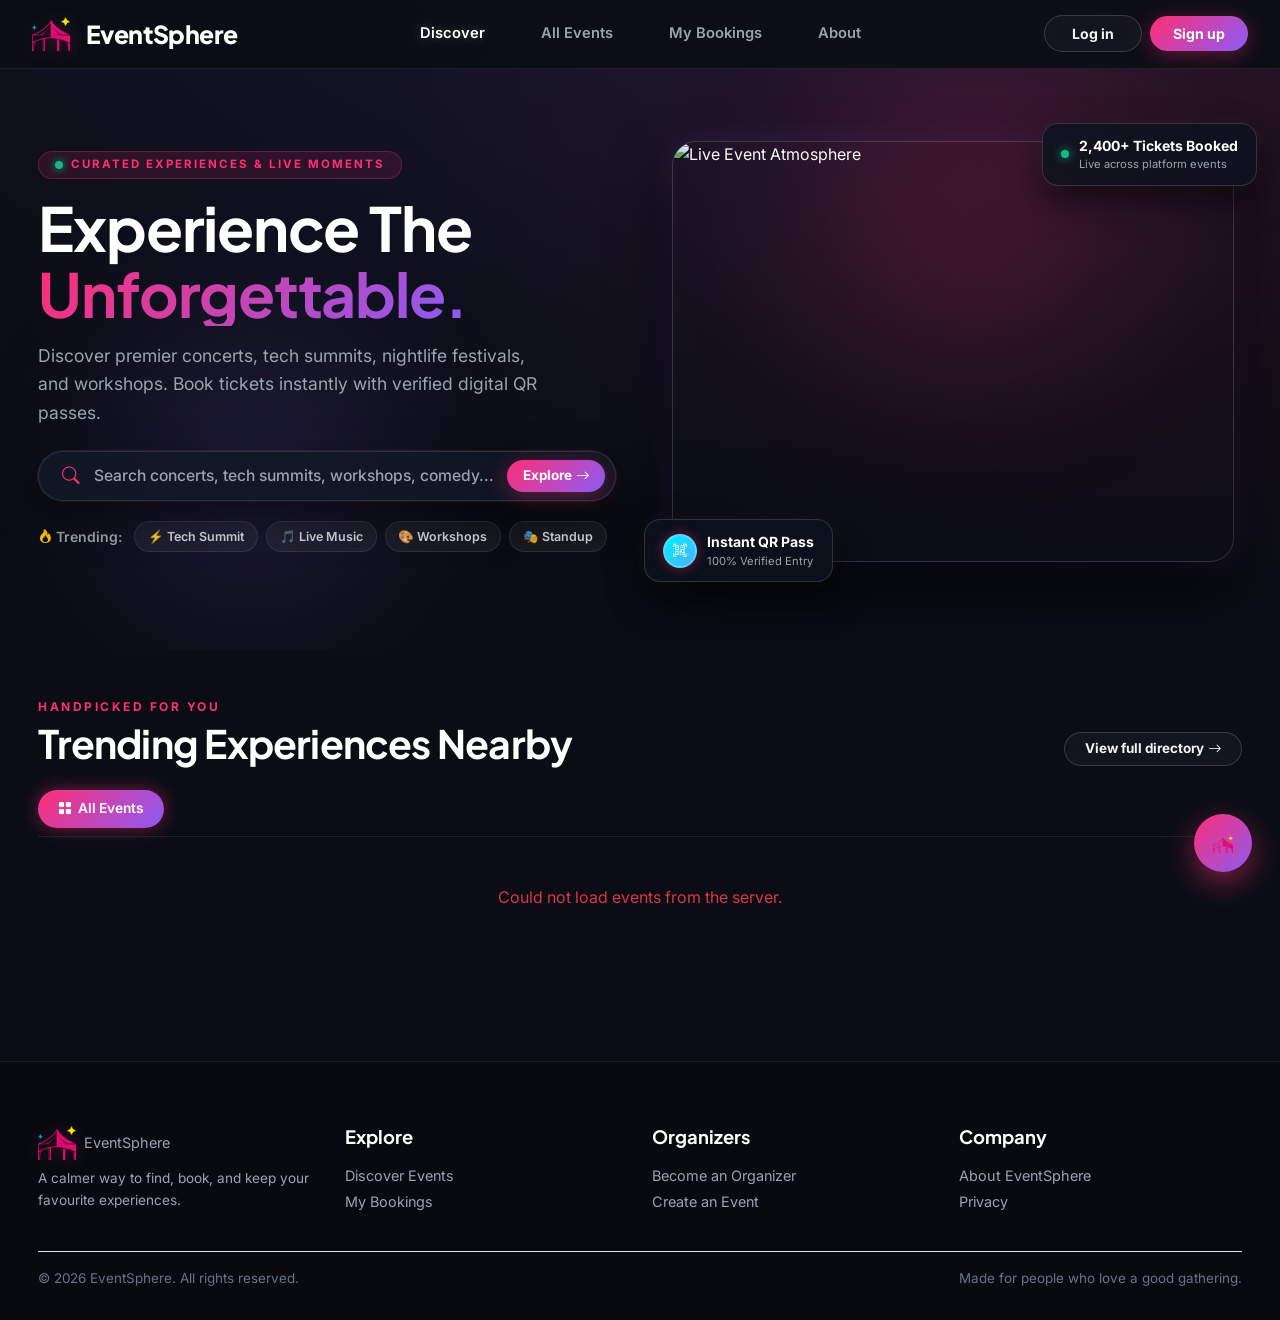
==== commit 00f886cd: "Update brand logo to custom tent icon across all pages" ====
--- a/index.html
+++ b/index.html
@@ -1,231 +1,249 @@
 <!DOCTYPE html>
 <html lang="en">
+
 <head>
-<meta charset="UTF-8">
-<meta name="viewport" content="width=device-width, initial-scale=1.0">
-<title>EventSphere — Find something worth remembering</title>
-<link rel="preconnect" href="https://fonts.googleapis.com">
-<link href="https://fonts.googleapis.com/css2?family=Cormorant+Garamond:wght@500;600;700&family=Inter:wght@400;500;600;700&display=swap" rel="stylesheet">
-<link href="https://cdn.jsdelivr.net/npm/bootstrap@5.3.3/dist/css/bootstrap.min.css" rel="stylesheet">
-<link href="https://cdn.jsdelivr.net/npm/bootstrap-icons@1.11.3/font/bootstrap-icons.css" rel="stylesheet">
-<link rel="stylesheet" href="css/style.css">
-<link rel="stylesheet" href="css/components.css">
-<link rel="stylesheet" href="css/responsive.css">
+  <meta charset="UTF-8">
+  <meta name="viewport" content="width=device-width, initial-scale=1.0">
+  <title>EventSphere — Find something worth remembering</title>
+  <link rel="preconnect" href="https://fonts.googleapis.com">
+  <link
+    href="https://fonts.googleapis.com/css2?family=Cormorant+Garamond:wght@500;600;700&family=Inter:wght@400;500;600;700&display=swap"
+    rel="stylesheet">
+  <link href="https://cdn.jsdelivr.net/npm/bootstrap@5.3.3/dist/css/bootstrap.min.css" rel="stylesheet">
+  <link href="https://cdn.jsdelivr.net/npm/bootstrap-icons@1.11.3/font/bootstrap-icons.css" rel="stylesheet">
+  <link rel="stylesheet" href="css/style.css">
+  <link rel="stylesheet" href="css/components.css">
+  <link rel="stylesheet" href="css/responsive.css">
 </head>
+
 <body data-page="home">
 
-<!-- Navbar -->
-<nav class="es-navbar">
-  <div class="container-narrow">
-    <!-- LEFT: Brand & Logo -->
-    <div class="d-flex align-items-center gap-2">
-      <a href="index.html" class="brand text-decoration-none d-flex align-items-center">
-        <span class="sparkle me-1" id="brandSparkle"></span>EventSphere
-      </a>
-    </div>
-
-    <!-- CENTER: Public Attendee Links -->
-    <div class="collapse navbar-collapse d-lg-flex justify-content-lg-center" id="navLinks">
-      <ul class="navbar-nav">
-        <li class="nav-item"><a class="nav-link active" data-nav="home" href="index.html">Discover</a></li>
-        <li class="nav-item"><a class="nav-link" data-nav="events" href="pages/events.html">All Events</a></li>
-        <li class="nav-item"><a class="nav-link" data-nav="bookings" href="pages/my-bookings.html">My Bookings</a></li>
-        <li class="nav-item"><a class="nav-link" data-nav="about" href="#about">About</a></li>
-      </ul>
-    </div>
-
-    <!-- RIGHT: Search, Notifications + Dynamic Profile Slot -->
-    <div class="d-flex align-items-center gap-2 ms-auto">
-      <div id="navAuthSlot" class="d-flex align-items-center gap-2"></div>
-      <button class="navbar-toggler d-lg-none border-0 p-0 ms-2" type="button" data-bs-toggle="collapse" data-bs-target="#navLinks">
-        <i class="bi bi-list fs-3"></i>
-      </button>
-    </div>
-  </div>
-</nav>
-
-<!-- Hero Section (Dark Luxe & Midnight Glass) -->
-<header class="hero">
-  <div class="hero-glow-1"></div>
-  <div class="hero-glow-2"></div>
-  
-  <div class="container-narrow position-relative" style="z-index: 1;">
-    <div class="row align-items-center g-5">
-      
-      <!-- LEFT COLUMN (Text, Search & Hot Tags) -->
-      <div class="col-lg-6">
-        <div class="d-inline-flex align-items-center gap-2 mb-3 py-1 px-3 rounded-pill" style="background: rgba(255, 46, 116, 0.12); border: 1px solid rgba(255, 46, 116, 0.28);">
-          <span class="live-pulse-dot"></span>
-          <span class="eyebrow mb-0" style="font-size: 0.72rem; letter-spacing: 2px;">Curated Experiences & Live Moments</span>
-        </div>
-        
-        <h1 class="headline mb-3 fw-bold">Experience The<br><span class="gradient-text">Unforgettable.</span></h1>
-        <p class="sub mb-4" style="color: #9CA3AF; font-size: 1.1rem; max-width: 520px; line-height: 1.6;">
-          Discover premier concerts, tech summits, nightlife festivals, and workshops. Book tickets instantly with verified digital QR passes.
-        </p>
-        
-        <!-- Search form filters locally on current page -->
-        <form class="hero-search mb-3" id="homeSearchForm">
-          <i class="bi bi-search" style="color: var(--neon-rose); font-size: 1.1rem;"></i>
-          <input type="text" id="searchInput" placeholder="Search concerts, tech summits, workshops, comedy...">
-          <button type="submit" class="btn btn-primary btn-sm px-3">
-            <span>Explore</span> <i class="bi bi-arrow-right ms-1"></i>
-          </button>
-        </form>
-
-        <!-- Quick Trending Tags -->
-        <div class="d-flex align-items-center gap-2 flex-wrap pt-1">
-          <span class="small text-muted-soft fw-semibold me-1"><i class="bi bi-fire text-warning me-1"></i>Trending:</span>
-          <span class="trending-chip" onclick="quickSearch('Tech')">⚡ Tech Summit</span>
-          <span class="trending-chip" onclick="quickSearch('Concert')">🎵 Live Music</span>
-          <span class="trending-chip" onclick="quickSearch('Workshop')">🎨 Workshops</span>
-          <span class="trending-chip" onclick="quickSearch('Comedy')">🎭 Standup</span>
-        </div>
-      </div>
-
-      <!-- RIGHT COLUMN (Layered Bento Showcase with Floating Glass Badges) -->
-      <div class="col-lg-6">
-        <div class="hero-visual-card px-2">
-          
-          <!-- Top Right Floating Glass Badge -->
-          <div class="glass-badge-floating top-right d-none d-sm-flex">
+  <!-- Navbar -->
+  <nav class="es-navbar">
+    <div class="container-narrow">
+      <!-- LEFT: Brand & Logo -->
+      <div class="d-flex align-items-center gap-2">
+        <a href="index.html" class="brand text-decoration-none d-flex align-items-center">
+          <img src="assets/images/logo.png" alt="EventSphere Logo" class="brand-logo me-2">
+          EventSphere
+        </a>
+
+      </div>
+
+      <!-- CENTER: Public Attendee Links -->
+      <div class="collapse navbar-collapse d-lg-flex justify-content-lg-center" id="navLinks">
+        <ul class="navbar-nav">
+          <li class="nav-item"><a class="nav-link active" data-nav="home" href="index.html">Discover</a></li>
+          <li class="nav-item"><a class="nav-link" data-nav="events" href="pages/events.html">All Events</a></li>
+          <li class="nav-item"><a class="nav-link" data-nav="bookings" href="pages/my-bookings.html">My Bookings</a>
+          </li>
+          <li class="nav-item"><a class="nav-link" data-nav="about" href="#about">About</a></li>
+        </ul>
+      </div>
+
+      <!-- RIGHT: Search, Notifications + Dynamic Profile Slot -->
+      <div class="d-flex align-items-center gap-2 ms-auto">
+        <div id="navAuthSlot" class="d-flex align-items-center gap-2"></div>
+        <button class="navbar-toggler d-lg-none border-0 p-0 ms-2" type="button" data-bs-toggle="collapse"
+          data-bs-target="#navLinks">
+          <i class="bi bi-list fs-3"></i>
+        </button>
+      </div>
+    </div>
+  </nav>
+
+  <!-- Hero Section (Dark Luxe & Midnight Glass) -->
+  <header class="hero">
+    <div class="hero-glow-1"></div>
+    <div class="hero-glow-2"></div>
+
+    <div class="container-narrow position-relative" style="z-index: 1;">
+      <div class="row align-items-center g-5">
+
+        <!-- LEFT COLUMN (Text, Search & Hot Tags) -->
+        <div class="col-lg-6">
+          <div class="d-inline-flex align-items-center gap-2 mb-3 py-1 px-3 rounded-pill"
+            style="background: rgba(255, 46, 116, 0.12); border: 1px solid rgba(255, 46, 116, 0.28);">
             <span class="live-pulse-dot"></span>
-            <div>
-              <div class="fw-bold text-white small">2,400+ Tickets Booked</div>
-              <div class="text-muted-soft" style="font-size:0.7rem;">Live across platform events</div>
+            <span class="eyebrow mb-0" style="font-size: 0.72rem; letter-spacing: 2px;">Curated Experiences & Live
+              Moments</span>
+          </div>
+
+          <h1 class="headline mb-3 fw-bold">Experience The<br><span class="gradient-text">Unforgettable.</span></h1>
+          <p class="sub mb-4" style="color: #9CA3AF; font-size: 1.1rem; max-width: 520px; line-height: 1.6;">
+            Discover premier concerts, tech summits, nightlife festivals, and workshops. Book tickets instantly with
+            verified digital QR passes.
+          </p>
+
+          <!-- Search form filters locally on current page -->
+          <form class="hero-search mb-3" id="homeSearchForm">
+            <i class="bi bi-search" style="color: var(--neon-rose); font-size: 1.1rem;"></i>
+            <input type="text" id="searchInput" placeholder="Search concerts, tech summits, workshops, comedy...">
+            <button type="submit" class="btn btn-primary btn-sm px-3">
+              <span>Explore</span> <i class="bi bi-arrow-right ms-1"></i>
+            </button>
+          </form>
+
+          <!-- Quick Trending Tags -->
+          <div class="d-flex align-items-center gap-2 flex-wrap pt-1">
+            <span class="small text-muted-soft fw-semibold me-1"><i
+                class="bi bi-fire text-warning me-1"></i>Trending:</span>
+            <span class="trending-chip" onclick="quickSearch('Tech')">⚡ Tech Summit</span>
+            <span class="trending-chip" onclick="quickSearch('Concert')">🎵 Live Music</span>
+            <span class="trending-chip" onclick="quickSearch('Workshop')">🎨 Workshops</span>
+            <span class="trending-chip" onclick="quickSearch('Comedy')">🎭 Standup</span>
+          </div>
+        </div>
+
+        <!-- RIGHT COLUMN (Layered Bento Showcase with Floating Glass Badges) -->
+        <div class="col-lg-6">
+          <div class="hero-visual-card px-2">
+
+            <!-- Top Right Floating Glass Badge -->
+            <div class="glass-badge-floating top-right d-none d-sm-flex">
+              <span class="live-pulse-dot"></span>
+              <div>
+                <div class="fw-bold text-white small">2,400+ Tickets Booked</div>
+                <div class="text-muted-soft" style="font-size:0.7rem;">Live across platform events</div>
+              </div>
             </div>
+
+            <!-- Main Hero Image Showcase -->
+            <div class="hero-main-img-wrap ratio ratio-4x3">
+              <img src="https://images.unsplash.com/photo-1492684223066-81342ee5ff30?w=1000&q=80"
+                alt="Live Event Atmosphere">
+            </div>
+
+            <!-- Bottom Left Floating Glass Badge -->
+            <div class="glass-badge-floating bottom-left d-none d-sm-flex">
+              <div class="avatar-circle"
+                style="width:34px;height:34px;font-size:0.82rem;background:linear-gradient(135deg,#00F2FE,#4FACFE);">
+                <i class="bi bi-qr-code-scan"></i>
+              </div>
+              <div>
+                <div class="fw-bold text-white small">Instant QR Pass</div>
+                <div class="text-muted-soft" style="font-size:0.7rem;">100% Verified Entry</div>
+              </div>
+            </div>
+
           </div>
-
-          <!-- Main Hero Image Showcase -->
-          <div class="hero-main-img-wrap ratio ratio-4x3">
-            <img src="https://images.unsplash.com/photo-1492684223066-81342ee5ff30?w=1000&q=80" alt="Live Event Atmosphere">
-          </div>
-
-          <!-- Bottom Left Floating Glass Badge -->
-          <div class="glass-badge-floating bottom-left d-none d-sm-flex">
-            <div class="avatar-circle" style="width:34px;height:34px;font-size:0.82rem;background:linear-gradient(135deg,#00F2FE,#4FACFE);">
-              <i class="bi bi-qr-code-scan"></i>
-            </div>
-            <div>
-              <div class="fw-bold text-white small">Instant QR Pass</div>
-              <div class="text-muted-soft" style="font-size:0.7rem;">100% Verified Entry</div>
-            </div>
-          </div>
-
-        </div>
-      </div>
-      
-    </div>
-  </div>
-</header>
-
-<!-- Events Section with Live Category Filter Bar -->
-<section class="section-sm" id="eventsContainer">
-  <div class="container-narrow">
-    <div class="section-head d-flex align-items-end justify-content-between flex-wrap gap-3 mb-4">
-      <div>
-        <p class="eyebrow mb-1">Handpicked for you</p>
-        <h2 id="sectionTitle" class="mb-0">Trending Experiences Nearby</h2>
-      </div>
-      <a href="pages/events.html" class="btn btn-outline-soft btn-sm">View full directory <i class="bi bi-arrow-right ms-1"></i></a>
-    </div>
-
-    <!-- Category Filter Bar -->
-    <div class="d-flex gap-2 flex-wrap align-items-center mb-4 pb-2 border-bottom" id="categoryFilterBar" style="border-color: rgba(255,255,255,0.08) !important;">
-      <button class="filter-pill active" data-category-id="">
-        <i class="bi bi-grid-fill"></i> All Events
-      </button>
-      <!-- Dynamic category filter buttons will be injected here -->
-    </div>
-
-    <!-- Live Event Grid -->
-    <div class="row g-4" id="featuredGrid"></div>
-  </div>
-</section>
-
-<!-- Footer -->
-<footer class="es-footer" id="about">
-  <div class="container-narrow">
-    <div class="row g-4">
-      <div class="col-6 col-lg-3">
-        <a href="index.html" class="brand mb-2 d-inline-flex align-items-center">
-          <span class="sparkle me-1" style="width:1.1em;height:1.1em;color:var(--dusty-rose);"></span>EventSphere
-        </a>
-        <p class="text-muted-soft" style="font-size:0.85rem;">A calmer way to find, book, and keep your favourite experiences.</p>
-      </div>
-      <div class="col-6 col-lg-3">
-        <h6>Explore</h6>
-        <a href="pages/events.html" class="d-block mb-1">Discover Events</a>
-        <a href="pages/my-bookings.html" class="d-block mb-1">My Bookings</a>
-      </div>
-      <div class="col-6 col-lg-3">
-        <h6>Organizers</h6>
-        <a href="pages/organizer-apply.html" class="d-block mb-1">Become an Organizer</a>
-        <a href="pages/create-event.html" class="d-block mb-1">Create an Event</a>
-      </div>
-      <div class="col-6 col-lg-3">
-        <h6>Company</h6>
-        <a href="#about" class="d-block mb-1">About EventSphere</a>
-        <a href="#" class="d-block mb-1">Privacy</a>
-      </div>
-    </div>
-    <div class="footer-bottom d-flex justify-content-between flex-wrap gap-2 mt-4 pt-3 border-top">
-      <span>© 2026 EventSphere. All rights reserved.</span>
-      <span>Made for people who love a good gathering.</span>
-    </div>
-  </div>
-</footer>
-
-<script src="https://cdn.jsdelivr.net/npm/bootstrap@5.3.3/dist/js/bootstrap.bundle.min.js"></script>
-<script src="js/env.js"></script>
-<script src="js/api/config.js"></script>
-<script src="js/api/auth.js"></script>
-<script src="js/api/events.js"></script>
-<script src="js/api/bookings.js"></script>
-<script src="js/utils/md5.js"></script>
-<script src="js/api/payments.js"></script>
-<script src="js/api/organizer.js"></script>
-<script src="js/utils/icons.js"></script>
-<script src="js/utils/toast.js"></script>
-<script src="js/utils/mock-data.js"></script>
-<script src="js/utils/nav.js"></script>
-<script src="js/utils/ai-widget.js"></script>
-
-<script>
-document.getElementById('brandSparkle').innerHTML = EsIcons.sparkle;
-document.querySelectorAll('.brand .sparkle').forEach(s => { if (!s.innerHTML.trim()) s.innerHTML = EsIcons.sparkle; });
-
-let currentCategoryId = null;
-let currentKeyword = '';
-
-function unwrapResponse(res) {
-  if (!res) return [];
-  if (Array.isArray(res)) return res;
-  if (Array.isArray(res.data)) return res.data;
-  if (Array.isArray(res.content)) return res.content;
-  if (res.data && Array.isArray(res.data.content)) return res.data.content;
-  return [];
-}
-
-// Render dynamic filter pills in Hero and Filter Bar
-function renderCategoryFilters(list) {
-  const heroPills = document.getElementById('heroCategoryPills');
-  const filterBar = document.getElementById('categoryFilterBar');
-
-  if (!list.length) return;
-
-  // 1. Hero Pills (Top 4-5)
-  if (heroPills) {
-    heroPills.innerHTML = list.slice(0, 5).map(c => `
+        </div>
+
+      </div>
+    </div>
+  </header>
+
+  <!-- Events Section with Live Category Filter Bar -->
+  <section class="section-sm" id="eventsContainer">
+    <div class="container-narrow">
+      <div class="section-head d-flex align-items-end justify-content-between flex-wrap gap-3 mb-4">
+        <div>
+          <p class="eyebrow mb-1">Handpicked for you</p>
+          <h2 id="sectionTitle" class="mb-0">Trending Experiences Nearby</h2>
+        </div>
+        <a href="pages/events.html" class="btn btn-outline-soft btn-sm">View full directory <i
+            class="bi bi-arrow-right ms-1"></i></a>
+      </div>
+
+      <!-- Category Filter Bar -->
+      <div class="d-flex gap-2 flex-wrap align-items-center mb-4 pb-2 border-bottom" id="categoryFilterBar"
+        style="border-color: rgba(255,255,255,0.08) !important;">
+        <button class="filter-pill active" data-category-id="">
+          <i class="bi bi-grid-fill"></i> All Events
+        </button>
+        <!-- Dynamic category filter buttons will be injected here -->
+      </div>
+
+      <!-- Live Event Grid -->
+      <div class="row g-4" id="featuredGrid"></div>
+    </div>
+  </section>
+
+  <!-- Footer -->
+  <footer class="es-footer" id="about">
+    <div class="container-narrow">
+      <div class="row g-4">
+        <div class="col-6 col-lg-3">
+          <a href="index.html" class="brand mb-2 d-inline-flex align-items-center">
+            <img src="assets/images/logo.png" alt="EventSphere Logo" class="brand-logo me-2">EventSphere
+          </a>
+          <p class="text-muted-soft" style="font-size:0.85rem;">A calmer way to find, book, and keep your favourite
+            experiences.</p>
+        </div>
+        <div class="col-6 col-lg-3">
+          <h6>Explore</h6>
+          <a href="pages/events.html" class="d-block mb-1">Discover Events</a>
+          <a href="pages/my-bookings.html" class="d-block mb-1">My Bookings</a>
+        </div>
+        <div class="col-6 col-lg-3">
+          <h6>Organizers</h6>
+          <a href="pages/organizer-apply.html" class="d-block mb-1">Become an Organizer</a>
+          <a href="pages/create-event.html" class="d-block mb-1">Create an Event</a>
+        </div>
+        <div class="col-6 col-lg-3">
+          <h6>Company</h6>
+          <a href="#about" class="d-block mb-1">About EventSphere</a>
+          <a href="#" class="d-block mb-1">Privacy</a>
+        </div>
+      </div>
+      <div class="footer-bottom d-flex justify-content-between flex-wrap gap-2 mt-4 pt-3 border-top">
+        <span>© 2026 EventSphere. All rights reserved.</span>
+        <span>Made for people who love a good gathering.</span>
+      </div>
+    </div>
+  </footer>
+
+  <script src="https://cdn.jsdelivr.net/npm/bootstrap@5.3.3/dist/js/bootstrap.bundle.min.js"></script>
+  <script src="js/env.js"></script>
+  <script src="js/api/config.js"></script>
+  <script src="js/api/auth.js"></script>
+  <script src="js/api/events.js"></script>
+  <script src="js/api/bookings.js"></script>
+  <script src="js/utils/md5.js"></script>
+  <script src="js/api/payments.js"></script>
+  <script src="js/api/organizer.js"></script>
+  <script src="js/utils/icons.js"></script>
+  <script src="js/utils/toast.js"></script>
+  <script src="js/utils/mock-data.js"></script>
+  <script src="js/utils/nav.js"></script>
+  <script src="js/utils/ai-widget.js"></script>
+
+  <script>
+    const brandSp = document.getElementById('brandSparkle');
+    if (brandSp) brandSp.innerHTML = EsIcons.sparkle;
+    document.querySelectorAll('.brand .sparkle').forEach(s => { if (!s.innerHTML.trim()) s.innerHTML = EsIcons.sparkle; });
+
+    let currentCategoryId = null;
+    let currentKeyword = '';
+
+    function unwrapResponse(res) {
+      if (!res) return [];
+      if (Array.isArray(res)) return res;
+      if (Array.isArray(res.data)) return res.data;
+      if (Array.isArray(res.content)) return res.content;
+      if (res.data && Array.isArray(res.data.content)) return res.data.content;
+      return [];
+    }
+
+    // Render dynamic filter pills in Hero and Filter Bar
+    function renderCategoryFilters(list) {
+      const heroPills = document.getElementById('heroCategoryPills');
+      const filterBar = document.getElementById('categoryFilterBar');
+
+      if (!list.length) return;
+
+      // 1. Hero Pills (Top 4-5)
+      if (heroPills) {
+        heroPills.innerHTML = list.slice(0, 5).map(c => `
       <button type="button" class="filter-pill" onclick="applyCategoryFilter(${c.id}, '${c.name.replace(/'/g, "\\'")}')">
         ${c.icon || c.emoji || '🏷️'} ${c.name}
       </button>
     `).join('');
-  }
-
-  // 2. Main Filter Bar above Events Grid
-  if (filterBar) {
-    filterBar.innerHTML = `
+      }
+
+      // 2. Main Filter Bar above Events Grid
+      if (filterBar) {
+        filterBar.innerHTML = `
       <button class="filter-pill ${!currentCategoryId ? 'active' : ''}" onclick="applyCategoryFilter(null, 'All Events')">
         <i class="bi bi-grid-fill me-1"></i> All Events
       </button>
@@ -234,33 +252,33 @@
         <span>${c.icon || c.emoji || '🏷️'}</span> ${c.name}
       </button>
     `).join('');
-  }
-}
-
-function availabilityLabel(totalAvailable) {
-  return totalAvailable > 0 && totalAvailable <= 10
-    ? `<span class="availability-dot low">Few tickets left</span>`
-    : `<span class="availability-dot">Tickets available</span>`;
-}
-
-// Resilient Event Card with placeholder image support
-function eventCard(ev) {
-  const prices = (ev.ticketTypes || []).map(t => Number(t.price));
-  const priceText = prices.length === 0 
-    ? 'Tickets TBA'
-    : (Math.min(...prices) === 0 ? 'Free' : `From LKR ${Math.min(...prices).toLocaleString()}`);
-  
-  const totalAvailable = (ev.ticketTypes || []).reduce((s, t) => s + (t.availableQuantity || 0), 0);
-  const v = typeof esCategoryVisual === 'function' ? esCategoryVisual(ev.categoryName) : { cls: 'pill-lavender' };
-  const dt = ev.startDatetime ? new Date(ev.startDatetime) : null;
-  const dateText = dt ? dt.toLocaleDateString(undefined, { weekday: 'short', month: 'short', day: 'numeric' }) : 'TBA';
-  const timeText = dt ? dt.toLocaleTimeString(undefined, { hour: '2-digit', minute: '2-digit' }) : '';
-  
-  // Safe image handling with fallback
-  const fallbackSvg = `data:image/svg+xml;charset=UTF-8,%3Csvg xmlns='http://www.w3.org/2000/svg' width='500' height='300' viewBox='0 0 500 300'%3E%3Crect fill='%23F8E9E6' width='500' height='300'/%3E%3Ctext fill='%23C68B8F' font-family='sans-serif' font-size='20' font-weight='bold' x='50%25' y='50%25' text-anchor='middle' dy='.3em'%3E${encodeURIComponent(ev.title || 'EventSphere')}%3C/text%3E%3C/svg%3E`;
-  const banner = ev.bannerUrl && ev.bannerUrl.trim() !== '' ? ev.bannerUrl : fallbackSvg;
-
-  return `
+      }
+    }
+
+    function availabilityLabel(totalAvailable) {
+      return totalAvailable > 0 && totalAvailable <= 10
+        ? `<span class="availability-dot low">Few tickets left</span>`
+        : `<span class="availability-dot">Tickets available</span>`;
+    }
+
+    // Resilient Event Card with placeholder image support
+    function eventCard(ev) {
+      const prices = (ev.ticketTypes || []).map(t => Number(t.price));
+      const priceText = prices.length === 0
+        ? 'Tickets TBA'
+        : (Math.min(...prices) === 0 ? 'Free' : `From LKR ${Math.min(...prices).toLocaleString()}`);
+
+      const totalAvailable = (ev.ticketTypes || []).reduce((s, t) => s + (t.availableQuantity || 0), 0);
+      const v = typeof esCategoryVisual === 'function' ? esCategoryVisual(ev.categoryName) : { cls: 'pill-lavender' };
+      const dt = ev.startDatetime ? new Date(ev.startDatetime) : null;
+      const dateText = dt ? dt.toLocaleDateString(undefined, { weekday: 'short', month: 'short', day: 'numeric' }) : 'TBA';
+      const timeText = dt ? dt.toLocaleTimeString(undefined, { hour: '2-digit', minute: '2-digit' }) : '';
+
+      // Safe image handling with fallback
+      const fallbackSvg = `data:image/svg+xml;charset=UTF-8,%3Csvg xmlns='http://www.w3.org/2000/svg' width='500' height='300' viewBox='0 0 500 300'%3E%3Crect fill='%23F8E9E6' width='500' height='300'/%3E%3Ctext fill='%23C68B8F' font-family='sans-serif' font-size='20' font-weight='bold' x='50%25' y='50%25' text-anchor='middle' dy='.3em'%3E${encodeURIComponent(ev.title || 'EventSphere')}%3C/text%3E%3C/svg%3E`;
+      const banner = ev.bannerUrl && ev.bannerUrl.trim() !== '' ? ev.bannerUrl : fallbackSvg;
+
+      return `
   <div class="col-md-6 col-lg-3">
     <div class="event-card h-100">
       <div class="img-wrap">
@@ -281,89 +299,90 @@
       </div>
     </div>
   </div>`;
-}
-
-// Fetch and filter events via API on the current page
-async function loadEvents() {
-  const grid = document.getElementById('featuredGrid');
-  if (grid) grid.innerHTML = `<div class="col-12 text-center text-muted-soft py-5"><i class="bi bi-arrow-repeat spin"></i> Loading events...</div>`;
-
-  try {
-    const params = { size: 8 };
-    if (currentCategoryId) params.categoryId = currentCategoryId;
-    if (currentKeyword) params.keyword = currentKeyword;
-
-    const rawEvents = await EventsAPI.searchPublished(params);
-    const events = unwrapResponse(rawEvents);
-
-    if (grid) {
-      grid.innerHTML = events.length
-        ? events.map(eventCard).join('')
-        : `<div class="col-12 text-center text-muted-soft py-5">
+    }
+
+    // Fetch and filter events via API on the current page
+    async function loadEvents() {
+      const grid = document.getElementById('featuredGrid');
+      if (grid) grid.innerHTML = `<div class="col-12 text-center text-muted-soft py-5"><i class="bi bi-arrow-repeat spin"></i> Loading events...</div>`;
+
+      try {
+        const params = { size: 8 };
+        if (currentCategoryId) params.categoryId = currentCategoryId;
+        if (currentKeyword) params.keyword = currentKeyword;
+
+        const rawEvents = await EventsAPI.searchPublished(params);
+        const events = unwrapResponse(rawEvents);
+
+        if (grid) {
+          grid.innerHTML = events.length
+            ? events.map(eventCard).join('')
+            : `<div class="col-12 text-center text-muted-soft py-5">
              <i class="bi bi-calendar-x fs-2 d-block mb-2 text-muted"></i>
              No events found in this category.
            </div>`;
-    }
-  } catch (e) {
-    console.error('Failed to load events:', e);
-    if (grid) grid.innerHTML = `<div class="col-12 text-center text-danger py-4">Could not load events from the server.</div>`;
-  }
-}
-
-// Category filter button click handler
-function applyCategoryFilter(categoryId, categoryName) {
-  currentCategoryId = categoryId;
-  
-  // Update section headline
-  const title = document.getElementById('sectionTitle');
-  if (title) title.innerText = categoryId ? `${categoryName} Events` : 'Something wonderful, nearby';
-
-  // Update active pill state
-  document.querySelectorAll('#categoryFilterBar .filter-pill').forEach(btn => {
-    btn.classList.remove('active');
-  });
-  
-  const activeBtn = Array.from(document.querySelectorAll('#categoryFilterBar .filter-pill')).find(btn => {
-    const match = btn.getAttribute('onclick') || '';
-    return categoryId ? match.includes(`applyCategoryFilter(${categoryId}`) : match.includes('applyCategoryFilter(null');
-  });
-  if (activeBtn) activeBtn.classList.add('active');
-
-  // Smooth scroll to events area
-  document.getElementById('eventsContainer')?.scrollIntoView({ behavior: 'smooth' });
-
-  loadEvents();
-}
-
-// Quick trending search handler
-function quickSearch(keyword) {
-  const input = document.getElementById('searchInput');
-  if (input) input.value = keyword;
-  currentKeyword = keyword;
-  document.getElementById('eventsContainer')?.scrollIntoView({ behavior: 'smooth' });
-  loadEvents();
-}
-
-// Hero Search form submission (Live in-page filter)
-document.getElementById('homeSearchForm')?.addEventListener('submit', (e) => {
-  e.preventDefault();
-  currentKeyword = document.getElementById('searchInput').value.trim();
-  document.getElementById('eventsContainer')?.scrollIntoView({ behavior: 'smooth' });
-  loadEvents();
-});
-
-// Initialization
-async function init() {
-  try {
-    const rawCats = await CategoriesAPI.getAll();
-    renderCategoryFilters(unwrapResponse(rawCats));
-  } catch (e) {
-    console.error('Failed to load categories:', e);
-  }
-  loadEvents();
-}
-
-init();
-</script>
+        }
+      } catch (e) {
+        console.error('Failed to load events:', e);
+        if (grid) grid.innerHTML = `<div class="col-12 text-center text-danger py-4">Could not load events from the server.</div>`;
+      }
+    }
+
+    // Category filter button click handler
+    function applyCategoryFilter(categoryId, categoryName) {
+      currentCategoryId = categoryId;
+
+      // Update section headline
+      const title = document.getElementById('sectionTitle');
+      if (title) title.innerText = categoryId ? `${categoryName} Events` : 'Something wonderful, nearby';
+
+      // Update active pill state
+      document.querySelectorAll('#categoryFilterBar .filter-pill').forEach(btn => {
+        btn.classList.remove('active');
+      });
+
+      const activeBtn = Array.from(document.querySelectorAll('#categoryFilterBar .filter-pill')).find(btn => {
+        const match = btn.getAttribute('onclick') || '';
+        return categoryId ? match.includes(`applyCategoryFilter(${categoryId}`) : match.includes('applyCategoryFilter(null');
+      });
+      if (activeBtn) activeBtn.classList.add('active');
+
+      // Smooth scroll to events area
+      document.getElementById('eventsContainer')?.scrollIntoView({ behavior: 'smooth' });
+
+      loadEvents();
+    }
+
+    // Quick trending search handler
+    function quickSearch(keyword) {
+      const input = document.getElementById('searchInput');
+      if (input) input.value = keyword;
+      currentKeyword = keyword;
+      document.getElementById('eventsContainer')?.scrollIntoView({ behavior: 'smooth' });
+      loadEvents();
+    }
+
+    // Hero Search form submission (Live in-page filter)
+    document.getElementById('homeSearchForm')?.addEventListener('submit', (e) => {
+      e.preventDefault();
+      currentKeyword = document.getElementById('searchInput').value.trim();
+      document.getElementById('eventsContainer')?.scrollIntoView({ behavior: 'smooth' });
+      loadEvents();
+    });
+
+    // Initialization
+    async function init() {
+      try {
+        const rawCats = await CategoriesAPI.getAll();
+        renderCategoryFilters(unwrapResponse(rawCats));
+      } catch (e) {
+        console.error('Failed to load categories:', e);
+      }
+      loadEvents();
+    }
+
+    init();
+  </script>
 </body>
+
 </html>
--- a/css/style.css
+++ b/css/style.css
@@ -6,50 +6,50 @@
 
 @import url('https://fonts.googleapis.com/css2?family=Plus+Jakarta+Sans:wght@400;500;600;700;800&family=Inter:wght@400;500;600;700&display=swap');
 
-:root{
+:root {
   /* ---- Midnight Obsidian Base Palette ---- */
-  --bg-dark:        #0A0D14;
-  --bg-surface:     #121622;
-  --bg-card:        rgba(18, 22, 34, 0.72);
-  --bg-card-hover:  rgba(28, 34, 52, 0.85);
-  --bg-glass:       rgba(255, 255, 255, 0.04);
+  --bg-dark: #0A0D14;
+  --bg-surface: #121622;
+  --bg-card: rgba(18, 22, 34, 0.72);
+  --bg-card-hover: rgba(28, 34, 52, 0.85);
+  --bg-glass: rgba(255, 255, 255, 0.04);
   --bg-glass-heavy: rgba(14, 18, 28, 0.85);
-  
+
   /* ---- Luminous Neon Gradients & Accents ---- */
-  --neon-rose:      #FF2E74;
-  --neon-violet:    #8B5CF6;
-  --neon-cyan:      #00F2FE;
-  --neon-blue:      #4FACFE;
-  --neon-amber:     #FFB703;
-  --neon-emerald:   #10B981;
-  --error:          #EF4444;
+  --neon-rose: #FF2E74;
+  --neon-violet: #8B5CF6;
+  --neon-cyan: #00F2FE;
+  --neon-blue: #4FACFE;
+  --neon-amber: #FFB703;
+  --neon-emerald: #10B981;
+  --error: #EF4444;
 
   /* ---- Gradient Presets ---- */
-  --grad-primary:   linear-gradient(135deg, #FF2E74 0%, #8B5CF6 100%);
+  --grad-primary: linear-gradient(135deg, #FF2E74 0%, #8B5CF6 100%);
   --grad-primary-hover: linear-gradient(135deg, #FF4585 0%, #9D74FF 100%);
-  --grad-cyan:      linear-gradient(135deg, #00F2FE 0%, #4FACFE 100%);
-  --grad-amber:     linear-gradient(135deg, #FFB703 0%, #FB8500 100%);
-  --grad-dark:      linear-gradient(180deg, #121624 0%, #0A0D14 100%);
-  --grad-glass:     linear-gradient(135deg, rgba(255, 255, 255, 0.08) 0%, rgba(255, 255, 255, 0.02) 100%);
+  --grad-cyan: linear-gradient(135deg, #00F2FE 0%, #4FACFE 100%);
+  --grad-amber: linear-gradient(135deg, #FFB703 0%, #FB8500 100%);
+  --grad-dark: linear-gradient(180deg, #121624 0%, #0A0D14 100%);
+  --grad-glass: linear-gradient(135deg, rgba(255, 255, 255, 0.08) 0%, rgba(255, 255, 255, 0.02) 100%);
 
   /* ---- Legacy Token Mappings (for seamless compatibility) ---- */
-  --ivory:          #0A0D14;
-  --cream-card:     rgba(18, 22, 34, 0.78);
-  --blush:          rgba(255, 46, 116, 0.18);
-  --blush-soft:     rgba(255, 46, 116, 0.10);
-  --dusty-rose:     #FF2E74;
-  --dusty-rose-dark:#E02060;
-  --sage:           #10B981;
-  --sage-soft:      rgba(16, 185, 129, 0.15);
-  --lavender:       #8B5CF6;
-  --lavender-soft:  rgba(139, 92, 246, 0.16);
-  --powder-blue:    #38BDF8;
-  --powder-blue-soft:rgba(56, 189, 248, 0.15);
-  --beige:          #161B28;
-  --charcoal:       #F9FAFB;
-  --charcoal-soft:  #D1D5DB;
+  --ivory: #0A0D14;
+  --cream-card: rgba(18, 22, 34, 0.78);
+  --blush: rgba(255, 46, 116, 0.18);
+  --blush-soft: rgba(255, 46, 116, 0.10);
+  --dusty-rose: #FF2E74;
+  --dusty-rose-dark: #E02060;
+  --sage: #10B981;
+  --sage-soft: rgba(16, 185, 129, 0.15);
+  --lavender: #8B5CF6;
+  --lavender-soft: rgba(139, 92, 246, 0.16);
+  --powder-blue: #38BDF8;
+  --powder-blue-soft: rgba(56, 189, 248, 0.15);
+  --beige: #161B28;
+  --charcoal: #F9FAFB;
+  --charcoal-soft: #D1D5DB;
   --charcoal-faint: #9CA3AF;
-  --line:           rgba(255, 255, 255, 0.08);
+  --line: rgba(255, 255, 255, 0.08);
 
   /* ---- Typography ---- */
   --font-display: 'Plus Jakarta Sans', 'Inter', -apple-system, BlinkMacSystemFont, sans-serif;
@@ -67,52 +67,96 @@
   --glass-border: 1px solid rgba(255, 255, 255, 0.08);
 }
 
-*{ box-sizing: border-box; }
-
-html{ scroll-behavior: smooth; }
-
-body{
+* {
+  box-sizing: border-box;
+}
+
+html {
+  scroll-behavior: smooth;
+}
+
+body {
   font-family: var(--font-body);
   background: var(--bg-dark);
   color: var(--charcoal);
   -webkit-font-smoothing: antialiased;
   line-height: 1.55;
-  background-image: 
+  background-image:
     radial-gradient(ellipse 80% 80% at 50% -20%, rgba(139, 92, 246, 0.12), rgba(255, 255, 255, 0)),
     radial-gradient(ellipse 60% 60% at 90% 10%, rgba(255, 46, 116, 0.10), rgba(255, 255, 255, 0));
   background-attachment: fixed;
 }
 
-h1, h2, h3, h4, .display-font{
+h1,
+h2,
+h3,
+h4,
+.display-font {
   font-family: var(--font-display);
   font-weight: 700;
   color: #FFFFFF;
   letter-spacing: -0.02em;
 }
 
-h1{ font-size: clamp(2.5rem, 5vw, 3.8rem); line-height: 1.08; }
-h2{ font-size: clamp(1.85rem, 3.5vw, 2.45rem); line-height: 1.15; }
-h3{ font-size: 1.6rem; }
-p{ color: var(--charcoal-soft); }
-
-a{ color: var(--neon-cyan); text-decoration: none; transition: color 0.2s ease; }
-a:hover{ color: #38BDF8; }
-
-.gradient-text{
+h1 {
+  font-size: clamp(2.5rem, 5vw, 3.8rem);
+  line-height: 1.08;
+}
+
+h2 {
+  font-size: clamp(1.85rem, 3.5vw, 2.45rem);
+  line-height: 1.15;
+}
+
+h3 {
+  font-size: 1.6rem;
+}
+
+p {
+  color: var(--charcoal-soft);
+}
+
+a {
+  color: var(--neon-cyan);
+  text-decoration: none;
+  transition: color 0.2s ease;
+}
+
+a:hover {
+  color: #38BDF8;
+}
+
+.brand-logo {
+  height: 34px;
+  width: auto;
+  max-width: 42px;
+  object-fit: contain;
+  display: inline-block;
+  vertical-align: middle;
+  filter: drop-shadow(0 2px 8px rgba(255, 46, 116, 0.25));
+  transition: transform 0.2s ease;
+}
+
+.brand:hover .brand-logo {
+  transform: scale(1.06);
+}
+
+
+.gradient-text {
   background: var(--grad-primary);
   -webkit-background-clip: text;
   -webkit-text-fill-color: transparent;
   display: inline-block;
 }
 
-.gradient-text-cyan{
+.gradient-text-cyan {
   background: var(--grad-cyan);
   -webkit-background-clip: text;
   -webkit-text-fill-color: transparent;
   display: inline-block;
 }
 
-.eyebrow{
+.eyebrow {
   font-family: var(--font-body);
   font-size: 0.75rem;
   letter-spacing: 2.5px;
@@ -121,9 +165,17 @@
   font-weight: 700;
 }
 
-.text-muted-soft{ color: var(--charcoal-faint) !important; }
-.section{ padding: 5.5rem 0; }
-.section-sm{ padding: 3rem 0; }
+.text-muted-soft {
+  color: var(--charcoal-faint) !important;
+}
+
+.section {
+  padding: 5.5rem 0;
+}
+
+.section-sm {
+  padding: 3rem 0;
+}
 
 /* ---- Responsive Proportional Container ---- */
 .container-narrow {
@@ -135,14 +187,20 @@
 }
 
 /* ---- Signature motif: sparkle bloom ---- */
-.sparkle{
+.sparkle {
   display: inline-block;
-  width: 1.1em; height: 1.1em;
+  width: 1.1em;
+  height: 1.1em;
   position: relative;
   color: var(--neon-rose);
   filter: drop-shadow(0 0 8px rgba(255, 46, 116, 0.6));
 }
-.sparkle svg{ width: 100%; height: 100%; display:block; }
+
+.sparkle svg {
+  width: 100%;
+  height: 100%;
+  display: block;
+}
 
 /* ---- Navbar (Frosted Obsidian Glass) ---- */
 .es-navbar {
@@ -169,7 +227,7 @@
   justify-content: space-between;
 }
 
-.es-navbar .brand{
+.es-navbar .brand {
   font-family: var(--font-display);
   font-size: 1.5rem;
   font-weight: 800;
@@ -186,7 +244,7 @@
   margin: 0;
 }
 
-.es-navbar .nav-link{
+.es-navbar .nav-link {
   font-size: 0.92rem;
   font-weight: 600;
   color: #9CA3AF !important;
@@ -194,7 +252,8 @@
   border-radius: var(--radius-pill);
 }
 
-.es-navbar .nav-link:hover, .es-navbar .nav-link.active{
+.es-navbar .nav-link:hover,
+.es-navbar .nav-link.active {
   color: #FFFFFF !important;
   text-shadow: 0 0 12px rgba(255, 255, 255, 0.4);
 }
@@ -235,7 +294,7 @@
   right: 5%;
   width: 500px;
   height: 500px;
-  background: radial-gradient(circle, rgba(255, 46, 116, 0.18) 0%, rgba(0,0,0,0) 70%);
+  background: radial-gradient(circle, rgba(255, 46, 116, 0.18) 0%, rgba(0, 0, 0, 0) 70%);
   filter: blur(50px);
   pointer-events: none;
   z-index: 0;
@@ -247,14 +306,14 @@
   left: 2%;
   width: 450px;
   height: 450px;
-  background: radial-gradient(circle, rgba(139, 92, 246, 0.18) 0%, rgba(0,0,0,0) 70%);
+  background: radial-gradient(circle, rgba(139, 92, 246, 0.18) 0%, rgba(0, 0, 0, 0) 70%);
   filter: blur(50px);
   pointer-events: none;
   z-index: 0;
 }
 
 /* Sleek Glass Search Bar */
-.hero-search{
+.hero-search {
   background: rgba(18, 24, 38, 0.85);
   backdrop-filter: blur(16px);
   -webkit-backdrop-filter: blur(16px);
@@ -275,7 +334,7 @@
   transform: translateY(-2px);
 }
 
-.hero-search input{
+.hero-search input {
   border: none;
   outline: none;
   background: transparent;
@@ -369,8 +428,15 @@
 }
 
 @keyframes floatSlow {
-  0%, 100% { transform: translateY(0); }
-  50% { transform: translateY(-7px); }
+
+  0%,
+  100% {
+    transform: translateY(0);
+  }
+
+  50% {
+    transform: translateY(-7px);
+  }
 }
 
 .live-pulse-dot {
@@ -383,8 +449,17 @@
 }
 
 @keyframes pulseDot {
-  0%, 100% { opacity: 1; transform: scale(1); }
-  50% { opacity: 0.5; transform: scale(1.2); }
+
+  0%,
+  100% {
+    opacity: 1;
+    transform: scale(1);
+  }
+
+  50% {
+    opacity: 0.5;
+    transform: scale(1.2);
+  }
 }
 
 /* ---- Filter Pills (Luminous Neon Hover & Active) ---- */
@@ -468,7 +543,7 @@
   left: 12px;
   z-index: 2;
   backdrop-filter: blur(8px);
-  box-shadow: 0 4px 12px rgba(0,0,0,0.3);
+  box-shadow: 0 4px 12px rgba(0, 0, 0, 0.3);
 }
 
 .event-card .body {
@@ -523,15 +598,19 @@
   color: #9CA3AF !important;
 }
 
-.text-dark, .text-dark-emphasis {
+.text-dark,
+.text-dark-emphasis {
   color: #FFFFFF !important;
 }
 
-.es-table td, .es-table th {
+.es-table td,
+.es-table th {
   color: #D1D5DB;
 }
 
-.es-table strong, .es-table .fw-bold, .es-table .fw-semibold {
+.es-table strong,
+.es-table .fw-bold,
+.es-table .fw-semibold {
   color: #FFFFFF !important;
 }
 
@@ -543,7 +622,8 @@
   border: 1px solid rgba(56, 189, 248, 0.2);
 }
 
-.badge.bg-light.text-dark, .badge.bg-light {
+.badge.bg-light.text-dark,
+.badge.bg-light {
   background: rgba(255, 255, 255, 0.08) !important;
   color: #E5E7EB !important;
   border: 1px solid rgba(255, 255, 255, 0.14) !important;
@@ -598,7 +678,7 @@
 }
 
 /* ---- Buttons ---- */
-.btn{
+.btn {
   font-family: var(--font-body);
   font-weight: 700;
   font-size: 0.92rem;
@@ -616,70 +696,74 @@
   cursor: pointer;
 }
 
-.btn-sm{
+.btn-sm {
   padding: 0.42rem 1.25rem;
   font-size: 0.84rem;
   line-height: 1.4;
 }
 
-.btn-lg{
+.btn-lg {
   padding: 0.85rem 2.2rem;
   font-size: 1.05rem;
 }
 
-.btn-primary{
+.btn-primary {
   background: var(--grad-primary);
   color: #FFFFFF !important;
   box-shadow: 0 4px 20px rgba(255, 46, 116, 0.35);
   border: none;
 }
 
-.btn-primary:hover, .btn-primary:focus{
+.btn-primary:hover,
+.btn-primary:focus {
   background: var(--grad-primary-hover);
   color: #FFFFFF !important;
   transform: translateY(-2px);
   box-shadow: 0 8px 28px rgba(255, 46, 116, 0.5), 0 0 15px rgba(139, 92, 246, 0.3);
 }
 
-.btn-outline-soft{
+.btn-outline-soft {
   background: rgba(255, 255, 255, 0.04);
   border: 1px solid rgba(255, 255, 255, 0.16);
   color: #F3F4F6;
   backdrop-filter: blur(10px);
 }
 
-.btn-outline-soft:hover{
+.btn-outline-soft:hover {
   border-color: rgba(255, 255, 255, 0.35);
   color: #FFFFFF;
   background: rgba(255, 255, 255, 0.09);
   transform: translateY(-1px);
 }
 
-.btn-quiet{
+.btn-quiet {
   background: rgba(255, 255, 255, 0.06);
   color: #E5E7EB;
   border: 1px solid rgba(255, 255, 255, 0.1);
   backdrop-filter: blur(10px);
 }
 
-.btn-quiet:hover{
+.btn-quiet:hover {
   background: rgba(255, 255, 255, 0.12);
   color: #FFFFFF;
   border-color: rgba(255, 255, 255, 0.2);
 }
 
-.btn-danger-soft{
+.btn-danger-soft {
   background: rgba(239, 68, 68, 0.15);
   color: #F87171;
   border: 1px solid rgba(239, 68, 68, 0.25);
 }
 
-.btn-danger-soft:hover{
+.btn-danger-soft:hover {
   background: rgba(239, 68, 68, 0.25);
   color: #FFF;
 }
 
-.btn:focus-visible, a:focus-visible, input:focus-visible, .form-control:focus{
+.btn:focus-visible,
+a:focus-visible,
+input:focus-visible,
+.form-control:focus {
   outline: 2px solid var(--neon-rose);
   outline-offset: 2px;
 }
@@ -706,7 +790,8 @@
 }
 
 /* ---- Inputs & Forms ---- */
-.form-control, .form-select{
+.form-control,
+.form-select {
   border-radius: var(--radius-sm);
   border: 1px solid rgba(255, 255, 255, 0.12);
   padding: 0.68rem 1rem;
@@ -715,7 +800,8 @@
   color: #FFFFFF;
 }
 
-.form-control:focus, .form-select:focus{
+.form-control:focus,
+.form-select:focus {
   border-color: var(--neon-violet);
   box-shadow: 0 0 0 3px rgba(139, 92, 246, 0.25);
   background: rgba(18, 24, 38, 0.95);
@@ -726,7 +812,7 @@
   color: #6B7280;
 }
 
-.form-label{
+.form-label {
   font-size: 0.82rem;
   font-weight: 600;
   color: #D1D5DB;
@@ -734,14 +820,14 @@
 }
 
 /* ---- Footer (Obsidian Luxe) ---- */
-.es-footer{
+.es-footer {
   background: rgba(8, 10, 16, 0.95);
   border-top: 1px solid rgba(255, 255, 255, 0.08);
   padding: 4rem 0 2rem;
   margin-top: 5rem;
 }
 
-.es-footer h6{
+.es-footer h6 {
   font-family: var(--font-display);
   font-size: 1.15rem;
   font-weight: 700;
@@ -749,18 +835,18 @@
   margin-bottom: 1rem;
 }
 
-.es-footer a{
+.es-footer a {
   color: #9CA3AF;
   display: block;
   margin-bottom: 0.55rem;
   font-size: 0.9rem;
 }
 
-.es-footer a:hover{
-  color: #FFFFFF;
-}
-
-.es-footer .footer-bottom{
+.es-footer a:hover {
+  color: #FFFFFF;
+}
+
+.es-footer .footer-bottom {
   border-top: 1px solid rgba(255, 255, 255, 0.07);
   margin-top: 2.5rem;
   padding-top: 1.5rem;
@@ -769,10 +855,22 @@
 }
 
 /* ---- Scrollbar (Dark Neon) ---- */
-::-webkit-scrollbar{ width: 8px; }
-::-webkit-scrollbar-track{ background: #0A0D14; }
-::-webkit-scrollbar-thumb{ background: rgba(255, 255, 255, 0.15); border-radius: 8px; }
-::-webkit-scrollbar-thumb:hover{ background: rgba(255, 46, 116, 0.5); }
+::-webkit-scrollbar {
+  width: 8px;
+}
+
+::-webkit-scrollbar-track {
+  background: #0A0D14;
+}
+
+::-webkit-scrollbar-thumb {
+  background: rgba(255, 255, 255, 0.15);
+  border-radius: 8px;
+}
+
+::-webkit-scrollbar-thumb:hover {
+  background: rgba(255, 46, 116, 0.5);
+}
 
 /* ---- Password Toggle Controls & Hero Blob ---- */
 .hero-blob {
@@ -782,14 +880,17 @@
   pointer-events: none;
   z-index: 1;
 }
+
 .password-toggle-group {
   position: relative;
   display: flex;
   align-items: center;
 }
+
 .password-toggle-group .form-control {
   padding-right: 46px !important;
 }
+
 .password-toggle-btn {
   position: absolute;
   right: 12px;
@@ -808,13 +909,16 @@
   line-height: 1;
   transition: all 0.2s ease;
 }
+
 .password-toggle-btn:hover {
   color: #FFFFFF;
 }
+
 .password-toggle-btn:focus {
   outline: none;
   color: var(--neon-rose);
 }
+
 .password-toggle-btn svg {
   width: 20px;
   height: 20px;
@@ -823,19 +927,20 @@
 .auth-visual {
   flex: 1.1;
   background: radial-gradient(circle at 25% 25%, rgba(255, 46, 116, 0.14) 0%, transparent 55%),
-              radial-gradient(circle at 75% 75%, rgba(139, 92, 246, 0.16) 0%, transparent 60%),
-              linear-gradient(160deg, #131826 0%, #0A0D14 100%);
-  position: relative; 
-  overflow: hidden; 
-  display: flex; 
-  align-items: center; 
-  justify-content: center; 
+    radial-gradient(circle at 75% 75%, rgba(139, 92, 246, 0.16) 0%, transparent 60%),
+    linear-gradient(160deg, #131826 0%, #0A0D14 100%);
+  position: relative;
+  overflow: hidden;
+  display: flex;
+  align-items: center;
+  justify-content: center;
   padding: 4rem 3.5rem;
   border-right: 1px solid rgba(255, 255, 255, 0.08);
 }
+
 .auth-visual .auth-content {
   position: relative;
   z-index: 2;
   max-width: 460px;
   width: 100%;
-}
+}
--- a/css/components.css
+++ b/css/components.css
@@ -20,6 +20,19 @@
   letter-spacing: -0.02em;
 }
 .es-navbar .brand .sparkle{ color: var(--neon-rose); width: 1.15em; height: 1.15em; }
+.brand-logo {
+  height: 34px;
+  width: auto;
+  max-width: 42px;
+  object-fit: contain;
+  display: inline-block;
+  vertical-align: middle;
+  filter: drop-shadow(0 2px 8px rgba(255, 46, 116, 0.25));
+  transition: transform 0.2s ease;
+}
+.brand:hover .brand-logo {
+  transform: scale(1.06);
+}
 .es-navbar .nav-link{
   font-size: 0.92rem;
   font-weight: 600;
--- a/css/responsive.css
+++ b/css/responsive.css
@@ -1,49 +1,315 @@
 /* =========================================================
-   EventSphere — Responsive
+   EventSphere — Master Responsive Stylesheet
+   Tailored for Smartphones, Foldables, Tablets & Desktops
    ========================================================= */
 
-@media (max-width: 991px){
-  h1{ font-size: 2.5rem; }
-  .dash-shell{ flex-direction: column; }
-  .es-sidebar{
-    width: 100%; min-height: auto; position: static;
-    display: flex; overflow-x: auto; gap: 0.4rem; padding: 1rem;
-    border-right: none; border-bottom: 1px solid var(--line);
-  }
-  .es-sidebar .side-link{ white-space: nowrap; margin-bottom: 0; }
-  .dash-main{ padding: 1.5rem 1.2rem; }
-  .auth-visual{ display: none; }
-  .summary-card{ position: static; margin-top: 1.5rem; }
+/* ---------------------------------------------------------
+   1. TABLETS & SMALL LAPTOPS (max-width: 991.98px)
+   --------------------------------------------------------- */
+@media (max-width: 991.98px) {
+  h1 { font-size: clamp(2rem, 5vw, 2.6rem); }
+  h2 { font-size: clamp(1.6rem, 4vw, 2rem); }
+  
+  /* Navbar Mobile Drawer */
+  .es-navbar {
+    padding: 0.75rem 0;
+  }
+  .es-navbar .container,
+  .es-navbar .container-narrow,
+  .es-navbar .container-fluid {
+    position: relative;
+  }
+  .es-navbar .navbar-toggler {
+    color: #FFFFFF;
+    background: rgba(255, 255, 255, 0.08);
+    border: 1px solid rgba(255, 255, 255, 0.12) !important;
+    border-radius: var(--radius-sm);
+    padding: 0.35rem 0.6rem;
+    line-height: 1;
+    transition: background 0.2s ease;
+  }
+  .es-navbar .navbar-toggler:focus {
+    box-shadow: 0 0 0 3px rgba(255, 46, 116, 0.3);
+  }
+  .es-navbar .navbar-collapse {
+    position: absolute;
+    top: calc(100% + 0.75rem);
+    left: 1rem;
+    right: 1rem;
+    background: rgba(14, 18, 28, 0.97);
+    backdrop-filter: blur(24px);
+    -webkit-backdrop-filter: blur(24px);
+    border: 1px solid rgba(255, 255, 255, 0.12);
+    border-radius: var(--radius-lg);
+    padding: 1.25rem 1.5rem;
+    box-shadow: 0 20px 40px rgba(0, 0, 0, 0.65);
+    z-index: 1050;
+  }
+  .es-navbar .navbar-nav {
+    flex-direction: column !important;
+    align-items: stretch !important;
+    gap: 0.5rem !important;
+    width: 100%;
+    margin: 0 !important;
+  }
+  .es-navbar .navbar-nav .nav-link {
+    width: 100%;
+    padding: 0.7rem 1rem !important;
+    border-radius: var(--radius-md);
+    font-size: 1rem;
+  }
+  .es-navbar .navbar-nav .nav-link:hover,
+  .es-navbar .navbar-nav .nav-link.active {
+    background: rgba(255, 255, 255, 0.06);
+  }
+
+  /* Dashboard Shell & Sidebar */
+  .dash-shell { flex-direction: column; }
+  .es-sidebar {
+    width: 100%;
+    min-height: auto;
+    position: static;
+    display: flex;
+    overflow-x: auto;
+    -webkit-overflow-scrolling: touch;
+    gap: 0.5rem;
+    padding: 0.85rem 1rem;
+    border-right: none;
+    border-bottom: 1px solid rgba(255, 255, 255, 0.08);
+    scrollbar-width: none;
+  }
+  .es-sidebar::-webkit-scrollbar { display: none; }
+  .es-sidebar .side-link {
+    white-space: nowrap;
+    margin-bottom: 0;
+    padding: 0.6rem 1rem;
+  }
+  .dash-main { padding: 1.5rem 1rem; }
+
+  /* Auth Visual Split */
+  .auth-split { min-height: 100vh; }
+  .auth-visual { display: none !important; }
+  .auth-form-side {
+    width: 100% !important;
+    padding: 3rem 1.5rem !important;
+    justify-content: center;
+  }
+
+  /* Summary Card in Booking */
+  .summary-card {
+    position: static !important;
+    margin-top: 1.5rem;
+  }
 }
 
-@media (max-width: 767px){
-  .section{ padding: 3.2rem 0; }
-  h1{ font-size: 2.1rem; }
-  h2{ font-size: 1.75rem; }
-  .hero{ padding: 3rem 0 2.5rem; text-align: center; }
-  .hero .headline, .hero .sub{ max-width: 100%; }
-  .hero-search{ max-width: 100%; }
-  .step-indicator .connector{ width: 24px; }
-  .step-indicator .step .label{ display: none; }
-  .ai-panel{ right: 12px; left: 12px; width: auto; bottom: 90px; }
-  .ai-fab{ right: 18px; bottom: 18px; }
-  .es-table{ font-size: 0.82rem; }
-  .es-table thead{ display: none; }
-  .es-table tbody tr{
-    display: block; margin-bottom: 0.8rem; border: 1px solid var(--line);
-    border-radius: var(--radius-sm); padding: 0.5rem 0.8rem;
-  }
-  .es-table tbody td{
-    display: flex; justify-content: space-between; border-bottom: 1px dashed var(--line);
-    padding: 0.5rem 0.1rem;
-  }
-  .es-table tbody td:last-child{ border-bottom: none; }
-  .es-table tbody td::before{ content: attr(data-label); font-weight: 700; color: var(--charcoal-faint); font-size: 0.72rem; text-transform: uppercase; }
-  .digital-ticket{ max-width: 100%; }
+/* ---------------------------------------------------------
+   2. MOBILE PHONES & PHABLETS (max-width: 767.98px)
+   --------------------------------------------------------- */
+@media (max-width: 767.98px) {
+  /* Global Typography & Layout */
+  body {
+    font-size: 0.95rem;
+  }
+  .section { padding: 2.5rem 0; }
+  .section-sm { padding: 1.75rem 0; }
+  .container-narrow, .container {
+    padding-left: 1.1rem;
+    padding-right: 1.1rem;
+  }
+
+  /* Prevent iOS Safari auto-zoom on input focus (requires 16px minimum) */
+  input[type="text"],
+  input[type="email"],
+  input[type="password"],
+  input[type="number"],
+  input[type="tel"],
+  input[type="date"],
+  select,
+  textarea {
+    font-size: 16px !important;
+  }
+
+  /* Hero Section */
+  .hero {
+    padding: 2.5rem 0 2rem;
+    text-align: left;
+  }
+  .hero .headline {
+    font-size: clamp(2rem, 8vw, 2.75rem);
+    line-height: 1.15;
+  }
+  .hero .sub {
+    font-size: 1rem;
+    line-height: 1.5;
+  }
+  .hero-search {
+    flex-direction: column;
+    padding: 0.5rem;
+    background: rgba(18, 22, 34, 0.9);
+    border-radius: var(--radius-lg);
+    gap: 0.5rem;
+  }
+  .hero-search input {
+    width: 100%;
+    padding: 0.75rem 0.5rem;
+  }
+  .hero-search button {
+    width: 100%;
+    justify-content: center;
+    padding: 0.75rem;
+  }
+  .hero-visual-card {
+    margin-top: 1.5rem;
+  }
+
+  /* Category Filter Pills (Smooth Mobile Horizontal Carousel) */
+  #categoryFilterBar,
+  .filter-pill-container {
+    display: flex !important;
+    flex-wrap: nowrap !important;
+    overflow-x: auto !important;
+    -webkit-overflow-scrolling: touch;
+    padding-bottom: 0.6rem !important;
+    scrollbar-width: none;
+  }
+  #categoryFilterBar::-webkit-scrollbar { display: none; }
+  .filter-pill {
+    flex-shrink: 0;
+    white-space: nowrap;
+    padding: 0.45rem 0.9rem;
+    font-size: 0.85rem;
+  }
+
+  /* My Bookings Card Transformation (Vertical on Mobile) */
+  .event-card.flex-row {
+    flex-direction: column !important;
+    min-height: auto !important;
+  }
+  .event-card.flex-row .img-wrap {
+    width: 100% !important;
+    min-width: 100% !important;
+    height: 160px !important;
+  }
+  .event-card.flex-row .body {
+    flex-direction: column !important;
+    align-items: flex-start !important;
+    gap: 1rem !important;
+    padding: 1.25rem !important;
+  }
+  .event-card.flex-row .body > div:last-child {
+    width: 100%;
+    display: flex;
+    flex-direction: row !important;
+    flex-wrap: wrap;
+    gap: 0.5rem;
+  }
+  .event-card.flex-row .body > div:last-child .btn {
+    flex: 1 1 auto;
+    text-align: center;
+  }
+
+  /* Booking Step Indicator */
+  .step-indicator {
+    padding: 0.75rem 0.5rem;
+    justify-content: space-between;
+    width: 100%;
+    overflow-x: auto;
+  }
+  .step-indicator .step .circle {
+    width: 32px;
+    height: 32px;
+    font-size: 0.82rem;
+  }
+  .step-indicator .step .label {
+    display: none !important;
+  }
+  .step-indicator .connector {
+    flex: 1;
+    min-width: 12px;
+    margin: 0 4px;
+  }
+
+  /* Ticket Selection Rows in Booking Step 1 */
+  .ticket-type-card,
+  .ticket-select-row {
+    flex-direction: column;
+    align-items: flex-start !important;
+    gap: 0.75rem;
+    padding: 1rem !important;
+  }
+  .ticket-select-row .qty-stepper {
+    align-self: flex-end;
+  }
+
+  /* Tables Responsive Card Transformation */
+  .es-table-responsive {
+    width: 100%;
+    overflow-x: auto;
+    -webkit-overflow-scrolling: touch;
+  }
+  
+  /* Stats Cards Grid */
+  .stat-card {
+    padding: 1.1rem !important;
+  }
+  .stat-card .value {
+    font-size: 1.5rem !important;
+  }
+
+  /* AI Floating Assistant Drawer on Mobile */
+  .ai-fab {
+    right: 16px;
+    bottom: 16px;
+    width: 52px;
+    height: 52px;
+  }
+  .ai-panel {
+    top: auto !important;
+    bottom: 0 !important;
+    left: 0 !important;
+    right: 0 !important;
+    width: 100% !important;
+    height: 82vh !important;
+    max-height: 82vh !important;
+    border-radius: 20px 20px 0 0 !important;
+    box-shadow: 0 -10px 40px rgba(0, 0, 0, 0.75) !important;
+  }
+
+  /* Footer */
+  .es-footer { padding: 3rem 0 1.5rem; }
+  .es-footer .footer-bottom {
+    flex-direction: column;
+    text-align: center;
+    gap: 0.5rem;
+  }
 }
 
-@media (max-width: 480px){
-  .es-navbar .brand{ font-size: 1.3rem; }
-  .category-card{ padding: 1rem 0.6rem; }
-  .event-card .title{ font-size: 1.1rem; }
+/* ---------------------------------------------------------
+   3. EXTRA SMALL SCREENS & COMPACT PHONES (max-width: 479.98px)
+   --------------------------------------------------------- */
+@media (max-width: 479.98px) {
+  .es-navbar .brand {
+    font-size: 1.25rem;
+  }
+  .es-navbar .brand .sparkle {
+    width: 1rem;
+    height: 1rem;
+  }
+  .btn-lg {
+    padding: 0.75rem 1.2rem;
+    font-size: 0.95rem;
+  }
+  .filter-bar {
+    padding: 1rem !important;
+  }
+  .trending-chip {
+    font-size: 0.78rem;
+    padding: 0.35rem 0.65rem;
+  }
+  .event-card .title {
+    font-size: 1.15rem;
+  }
+  .auth-form-side {
+    padding: 2rem 1rem !important;
+  }
 }
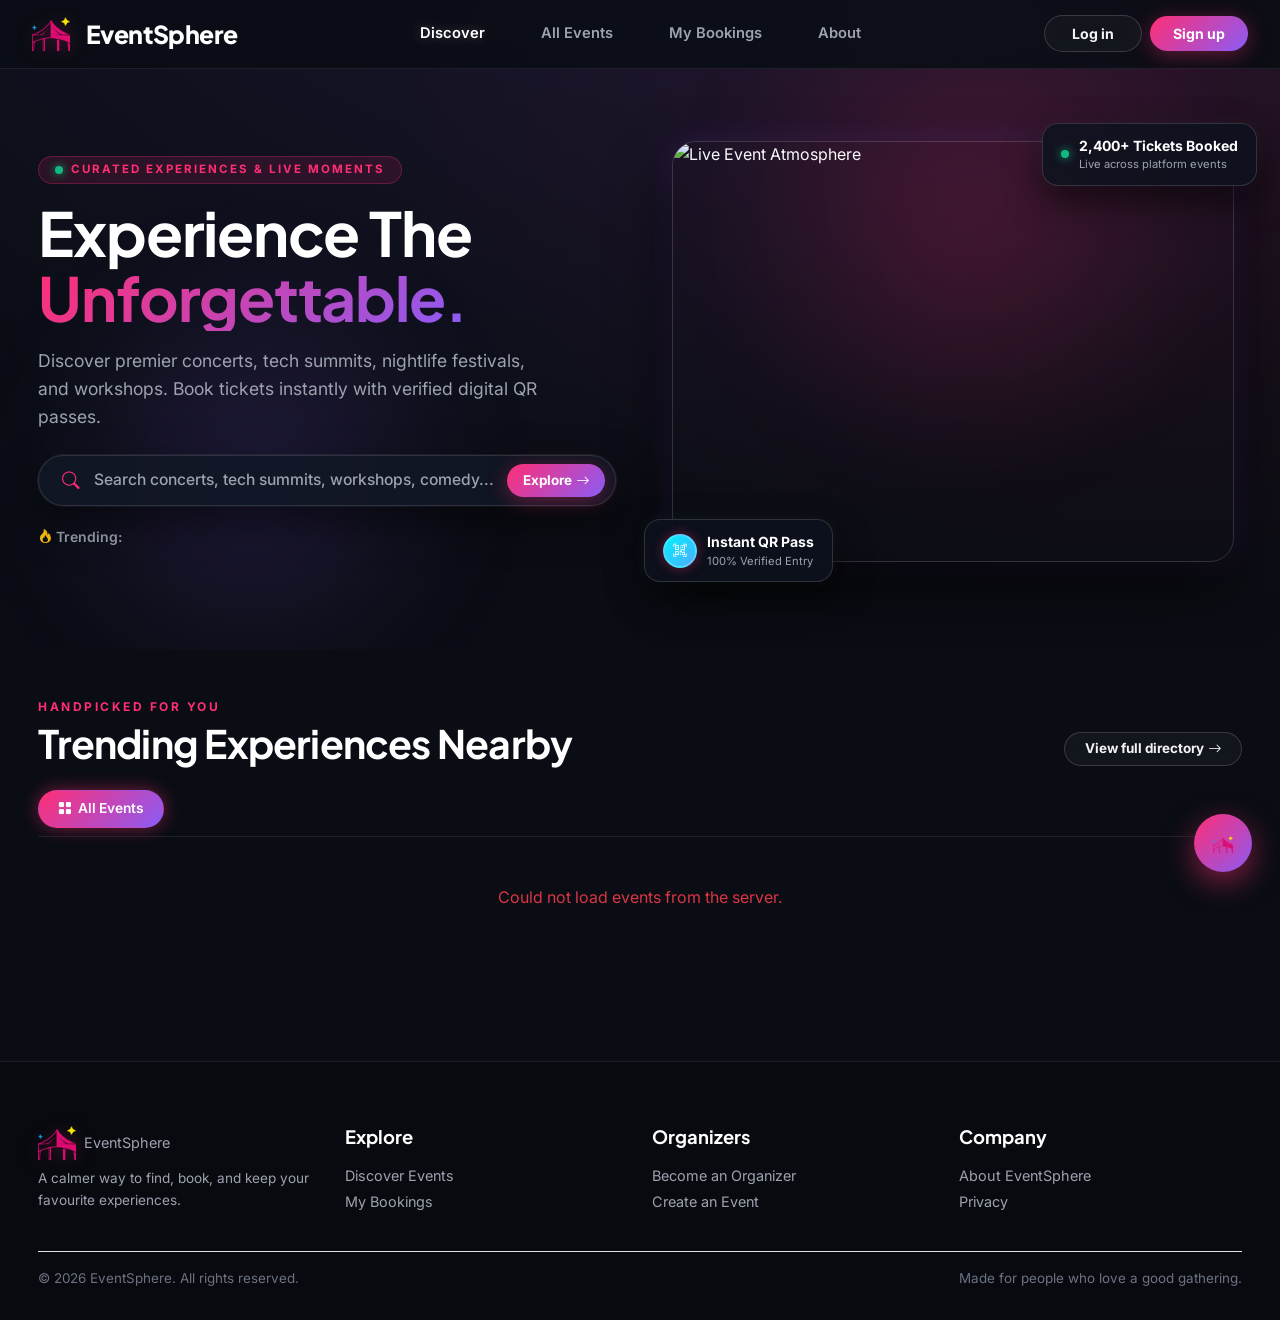
==== commit fea65c9c: "Fix category selectors and update brand logo" ====
--- a/index.html
+++ b/index.html
@@ -84,14 +84,11 @@
             </button>
           </form>
 
-          <!-- Quick Trending Tags -->
-          <div class="d-flex align-items-center gap-2 flex-wrap pt-1">
+          <!-- Quick Trending Tags (Loaded dynamically from database) -->
+          <div class="d-flex align-items-center gap-2 flex-wrap pt-1" id="heroTrendingWrapper">
             <span class="small text-muted-soft fw-semibold me-1"><i
                 class="bi bi-fire text-warning me-1"></i>Trending:</span>
-            <span class="trending-chip" onclick="quickSearch('Tech')">⚡ Tech Summit</span>
-            <span class="trending-chip" onclick="quickSearch('Concert')">🎵 Live Music</span>
-            <span class="trending-chip" onclick="quickSearch('Workshop')">🎨 Workshops</span>
-            <span class="trending-chip" onclick="quickSearch('Comedy')">🎭 Standup</span>
+            <div id="heroCategoryPills" class="d-inline-flex align-items-center gap-2 flex-wrap"></div>
           </div>
         </div>
 
@@ -235,10 +232,10 @@
       // 1. Hero Pills (Top 4-5)
       if (heroPills) {
         heroPills.innerHTML = list.slice(0, 5).map(c => `
-      <button type="button" class="filter-pill" onclick="applyCategoryFilter(${c.id}, '${c.name.replace(/'/g, "\\'")}')">
-        ${c.icon || c.emoji || '🏷️'} ${c.name}
-      </button>
-    `).join('');
+          <button type="button" class="trending-chip border-0" onclick="applyCategoryFilter(${c.id}, '${c.name.replace(/'/g, "\\'")}')">
+            ${c.icon || c.emoji || '🏷️'} ${c.name}
+          </button>
+        `).join('');
       }
 
       // 2. Main Filter Bar above Events Grid
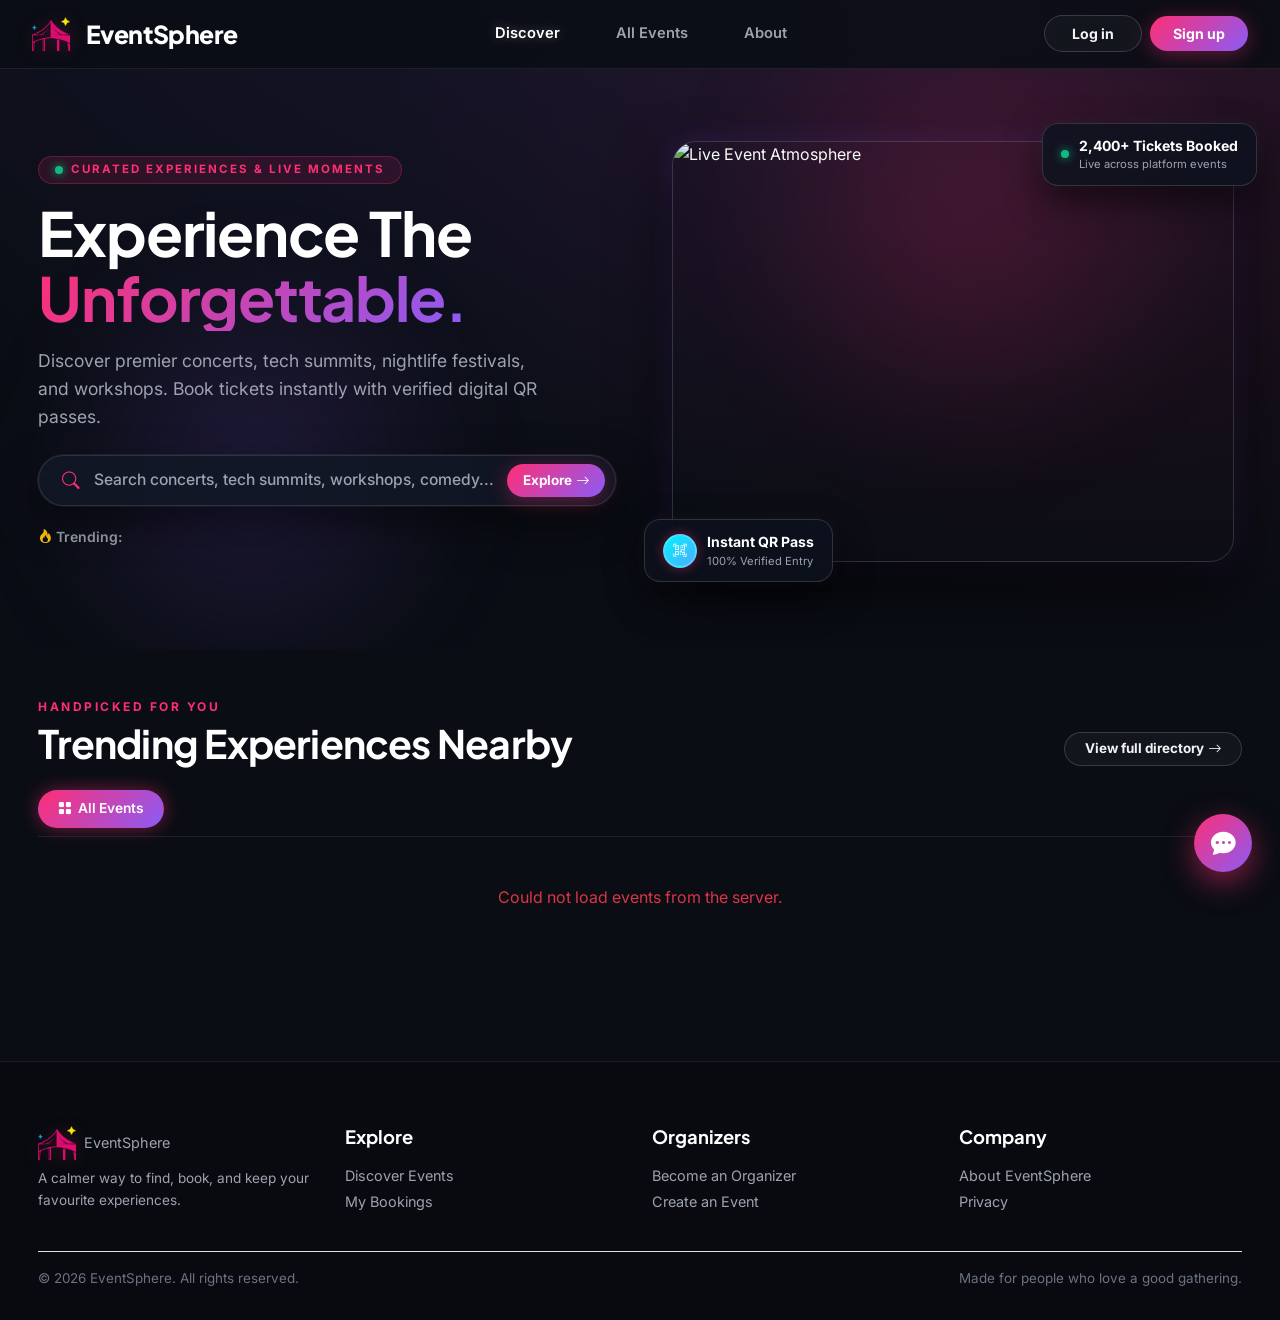
==== commit db6096e5: "done with the about page" ====
--- a/index.html
+++ b/index.html
@@ -5,6 +5,9 @@
   <meta charset="UTF-8">
   <meta name="viewport" content="width=device-width, initial-scale=1.0">
   <title>EventSphere — Find something worth remembering</title>
+  <link rel="icon" type="image/png" href="assets/images/logo.png">
+  <link rel="shortcut icon" href="favicon.ico">
+  <link rel="apple-touch-icon" href="apple-touch-icon.png">
   <link rel="preconnect" href="https://fonts.googleapis.com">
   <link
     href="https://fonts.googleapis.com/css2?family=Cormorant+Garamond:wght@500;600;700&family=Inter:wght@400;500;600;700&display=swap"
@@ -37,7 +40,7 @@
           <li class="nav-item"><a class="nav-link" data-nav="events" href="pages/events.html">All Events</a></li>
           <li class="nav-item"><a class="nav-link" data-nav="bookings" href="pages/my-bookings.html">My Bookings</a>
           </li>
-          <li class="nav-item"><a class="nav-link" data-nav="about" href="#about">About</a></li>
+          <li class="nav-item"><a class="nav-link" data-nav="about" href="pages/about.html">About</a></li>
         </ul>
       </div>
 
@@ -157,7 +160,7 @@
   </section>
 
   <!-- Footer -->
-  <footer class="es-footer" id="about">
+  <footer class="es-footer">
     <div class="container-narrow">
       <div class="row g-4">
         <div class="col-6 col-lg-3">
@@ -179,8 +182,8 @@
         </div>
         <div class="col-6 col-lg-3">
           <h6>Company</h6>
-          <a href="#about" class="d-block mb-1">About EventSphere</a>
-          <a href="#" class="d-block mb-1">Privacy</a>
+          <a href="pages/about.html" class="d-block mb-1">About EventSphere</a>
+          <a href="pages/about.html#privacy" class="d-block mb-1">Privacy</a>
         </div>
       </div>
       <div class="footer-bottom d-flex justify-content-between flex-wrap gap-2 mt-4 pt-3 border-top">
--- a/css/components.css
+++ b/css/components.css
@@ -570,4 +570,257 @@
   width: 20px;
   height: 20px;
   fill: currentColor;
+}
+
+/* =========================================================
+   OTP Verification Modal (Dark Luxe & Midnight Glass)
+   ========================================================= */
+.es-otp-backdrop {
+  position: fixed;
+  top: 0;
+  left: 0;
+  width: 100vw;
+  height: 100vh;
+  background: rgba(8, 10, 16, 0.82);
+  backdrop-filter: blur(18px);
+  -webkit-backdrop-filter: blur(18px);
+  z-index: 2000;
+  display: flex;
+  align-items: center;
+  justify-content: center;
+  padding: 1.25rem;
+  opacity: 0;
+  visibility: hidden;
+  transition: opacity 0.28s ease, visibility 0.28s ease;
+}
+
+.es-otp-backdrop.is-open {
+  opacity: 1;
+  visibility: visible;
+}
+
+.es-otp-modal-container {
+  width: 100%;
+  max-width: 480px;
+  transform: translateY(16px) scale(0.96);
+  transition: transform 0.3s cubic-bezier(0.16, 1, 0.3, 1);
+}
+
+.es-otp-backdrop.is-open .es-otp-modal-container {
+  transform: translateY(0) scale(1);
+}
+
+.es-otp-card {
+  position: relative;
+  background: rgba(18, 22, 34, 0.94);
+  backdrop-filter: blur(24px);
+  -webkit-backdrop-filter: blur(24px);
+  border: 1px solid rgba(255, 255, 255, 0.12);
+  border-radius: var(--radius-lg);
+  padding: 2.75rem 2.25rem 2.25rem;
+  box-shadow: 0 30px 70px rgba(0, 0, 0, 0.85), 0 0 30px rgba(255, 46, 116, 0.12);
+  text-align: center;
+}
+
+.es-otp-close {
+  position: absolute;
+  top: 18px;
+  right: 20px;
+  background: rgba(255, 255, 255, 0.05);
+  border: 1px solid rgba(255, 255, 255, 0.1);
+  color: #9CA3AF;
+  width: 34px;
+  height: 34px;
+  border-radius: 50%;
+  font-size: 1.35rem;
+  line-height: 1;
+  display: flex;
+  align-items: center;
+  justify-content: center;
+  cursor: pointer;
+  transition: all 0.2s ease;
+}
+
+.es-otp-close:hover {
+  background: rgba(255, 46, 116, 0.2);
+  color: #FFFFFF;
+  border-color: rgba(255, 46, 116, 0.4);
+  transform: rotate(90deg);
+}
+
+.otp-badge-icon {
+  width: 64px;
+  height: 64px;
+  border-radius: 20px;
+  background: var(--grad-primary);
+  color: #FFFFFF;
+  font-size: 1.85rem;
+  display: inline-flex;
+  align-items: center;
+  justify-content: center;
+  box-shadow: 0 0 24px rgba(255, 46, 116, 0.45);
+  border: 2px solid rgba(255, 255, 255, 0.2);
+}
+
+.otp-modal-title {
+  font-size: 1.65rem;
+  font-weight: 700;
+  letter-spacing: -0.02em;
+}
+
+.otp-modal-subtitle {
+  font-size: 0.92rem;
+  line-height: 1.5;
+}
+
+.otp-target-email {
+  color: #FFFFFF;
+  text-shadow: 0 0 10px rgba(255, 255, 255, 0.2);
+}
+
+/* 6-Digit PIN Boxes */
+.otp-boxes {
+  display: flex;
+  justify-content: center;
+  gap: 0.65rem;
+}
+
+.otp-box {
+  width: 52px;
+  height: 60px;
+  background: rgba(255, 255, 255, 0.04);
+  border: 1.5px solid rgba(255, 255, 255, 0.14);
+  border-radius: 12px;
+  color: #FFFFFF;
+  font-family: var(--font-display);
+  font-size: 1.65rem;
+  font-weight: 700;
+  text-align: center;
+  outline: none;
+  transition: all 0.2s cubic-bezier(0.16, 1, 0.3, 1);
+  box-shadow: inset 0 2px 6px rgba(0, 0, 0, 0.3);
+}
+
+.otp-box:hover {
+  border-color: rgba(255, 255, 255, 0.3);
+  background: rgba(255, 255, 255, 0.06);
+}
+
+.otp-box:focus {
+  border-color: var(--neon-rose);
+  background: rgba(255, 46, 116, 0.08);
+  box-shadow: 0 0 18px rgba(255, 46, 116, 0.45), inset 0 0 8px rgba(255, 46, 116, 0.2);
+  transform: translateY(-2px) scale(1.04);
+}
+
+.otp-box.is-filled {
+  border-color: var(--neon-violet);
+  background: rgba(139, 92, 246, 0.08);
+}
+
+.otp-box.is-invalid {
+  border-color: var(--error) !important;
+  background: rgba(239, 68, 68, 0.08) !important;
+  box-shadow: 0 0 14px rgba(239, 68, 68, 0.35) !important;
+}
+
+/* Error & Success Badges */
+.otp-error-badge {
+  background: rgba(239, 68, 68, 0.15);
+  border: 1px solid rgba(239, 68, 68, 0.4);
+  color: #FCA5A5;
+  border-radius: var(--radius-sm);
+  padding: 0.65rem 0.95rem;
+  font-size: 0.85rem;
+  display: flex;
+  align-items: center;
+  justify-content: center;
+  gap: 0.5rem;
+  animation: fadeInDown 0.2s ease;
+}
+
+.otp-success-badge {
+  background: rgba(16, 185, 129, 0.15);
+  border: 1px solid rgba(16, 185, 129, 0.4);
+  color: #6EE7B7;
+  border-radius: var(--radius-sm);
+  padding: 0.65rem 0.95rem;
+  font-size: 0.85rem;
+  display: flex;
+  align-items: center;
+  justify-content: center;
+  gap: 0.5rem;
+  animation: fadeInDown 0.2s ease;
+}
+
+@keyframes fadeInDown {
+  from { opacity: 0; transform: translateY(-6px); }
+  to { opacity: 1; transform: translateY(0); }
+}
+
+/* Shake Animation */
+@keyframes otpShake {
+  0%, 100% { transform: translateX(0); }
+  20%, 60% { transform: translateX(-8px); }
+  40%, 80% { transform: translateX(8px); }
+}
+
+.otp-shake {
+  animation: otpShake 0.45s ease-in-out;
+}
+
+/* Resend / Countdown Row */
+.otp-timer-text {
+  font-size: 0.88rem;
+}
+
+.btn-resend-otp {
+  font-size: 0.88rem;
+  color: #D1D5DB !important;
+  text-decoration: none;
+  transition: all 0.2s ease;
+}
+
+.btn-resend-otp:hover {
+  color: #FFFFFF !important;
+}
+
+/* Responsive adjustments for mobile */
+@media (max-width: 480px) {
+  .es-otp-card {
+    padding: 2.25rem 1.25rem 1.75rem;
+  }
+  .otp-boxes {
+    gap: 0.35rem;
+  }
+  .otp-box {
+    width: 42px;
+    height: 52px;
+    font-size: 1.35rem;
+    border-radius: 8px;
+  }
+}
+
+/* ---------- Cyber Modal & Forgot Password ---------- */
+.modal-cyber {
+  background: rgba(15, 12, 29, 0.95);
+  backdrop-filter: blur(16px);
+  -webkit-backdrop-filter: blur(16px);
+  border: 1px solid rgba(255, 255, 255, 0.12);
+  border-radius: 18px;
+  box-shadow: 0 20px 50px rgba(0, 0, 0, 0.6), 0 0 30px rgba(125, 79, 80, 0.2);
+  color: #fff;
+}
+.modal-cyber .modal-header {
+  border-bottom: 1px solid rgba(255, 255, 255, 0.08);
+}
+.modal-cyber .modal-footer {
+  border-top: 1px solid rgba(255, 255, 255, 0.08);
+}
+.otp-code-input {
+  letter-spacing: 6px;
+  font-size: 1.3rem;
+  font-family: monospace;
+  text-align: center;
+  font-weight: 700;
 }
--- a/css/responsive.css
+++ b/css/responsive.css
@@ -259,7 +259,7 @@
   /* AI Floating Assistant Drawer on Mobile */
   .ai-fab {
     right: 16px;
-    bottom: 16px;
+    bottom: calc(16px + env(safe-area-inset-bottom, 0px));
     width: 52px;
     height: 52px;
   }
@@ -273,10 +273,72 @@
     max-height: 82vh !important;
     border-radius: 20px 20px 0 0 !important;
     box-shadow: 0 -10px 40px rgba(0, 0, 0, 0.75) !important;
+    padding-bottom: env(safe-area-inset-bottom, 0.5rem);
+  }
+
+  /* Event Details Hero Banner on Mobile */
+  .ratio-21x9 {
+    --bs-aspect-ratio: 56.25% !important; /* 16:9 ratio for richer mobile presentation */
+    max-height: 280px !important;
+    min-height: 200px !important;
+  }
+
+  /* Gate Check-In Scanner Frame on Mobile */
+  .scanner-frame {
+    width: 100% !important;
+    max-width: 340px !important;
+    aspect-ratio: 1 / 1 !important;
+    max-height: 50vh !important;
+    margin: 0 auto 1rem !important;
+    border-radius: 16px !important;
+  }
+
+  /* Digital Admission Ticket Mobile Refinements */
+  .digital-ticket {
+    width: 100% !important;
+    border-radius: 16px !important;
+  }
+  .digital-ticket .tk-event {
+    font-size: clamp(1.2rem, 4.5vw, 1.45rem) !important;
+    word-break: break-word;
+    margin-bottom: 0.75rem;
+  }
+  .tk-main-info {
+    padding: 1.25rem 1rem !important;
+  }
+  .tk-meta-grid {
+    gap: 0.6rem 0.85rem !important;
+  }
+  .tk-meta-item b {
+    font-size: 0.88rem !important;
+  }
+  .tk-qr-stub {
+    padding: 1.25rem 1rem !important;
+    background: rgba(255, 255, 255, 0.02) !important;
+  }
+  .qr-img-box img {
+    max-width: 130px !important;
+    height: auto !important;
+    aspect-ratio: 1 / 1 !important;
+  }
+
+  /* Modals on Mobile */
+  .modal-dialog {
+    margin: 0.75rem auto !important;
+    max-width: calc(100% - 1.5rem) !important;
+  }
+  .modal-cyber {
+    border-radius: 16px !important;
+  }
+  .otp-code-input {
+    letter-spacing: clamp(3px, 1.5vw, 6px) !important;
+    font-size: 1.15rem !important;
   }
 
   /* Footer */
-  .es-footer { padding: 3rem 0 1.5rem; }
+  .es-footer { 
+    padding: 3rem 0 calc(1.5rem + env(safe-area-inset-bottom, 0px)); 
+  }
   .es-footer .footer-bottom {
     flex-direction: column;
     text-align: center;
@@ -289,15 +351,15 @@
    --------------------------------------------------------- */
 @media (max-width: 479.98px) {
   .es-navbar .brand {
-    font-size: 1.25rem;
+    font-size: 1.2rem;
   }
   .es-navbar .brand .sparkle {
-    width: 1rem;
-    height: 1rem;
+    width: 0.95rem;
+    height: 0.95rem;
   }
   .btn-lg {
-    padding: 0.75rem 1.2rem;
-    font-size: 0.95rem;
+    padding: 0.7rem 1.1rem;
+    font-size: 0.92rem;
   }
   .filter-bar {
     padding: 1rem !important;
@@ -307,9 +369,52 @@
     padding: 0.35rem 0.65rem;
   }
   .event-card .title {
-    font-size: 1.15rem;
+    font-size: 1.12rem;
   }
   .auth-form-side {
-    padding: 2rem 1rem !important;
+    padding: 2rem 0.85rem !important;
+  }
+
+  /* Ticket Stacking on extra small phones */
+  .tk-meta-grid {
+    grid-template-columns: 1fr 1fr !important;
+  }
+
+  /* OTP Boxes sizing */
+  .otp-boxes {
+    gap: 0.25rem !important;
+  }
+  .otp-box {
+    width: clamp(36px, 12vw, 44px) !important;
+    height: clamp(44px, 14vw, 52px) !important;
+    font-size: 1.2rem !important;
+  }
+
+  /* Form actions full width on small screens */
+  .auth-card .btn,
+  .modal-cyber .btn {
+    width: 100%;
   }
 }
+
+/* ---------------------------------------------------------
+   4. ULTRA-COMPACT & FOLDABLE OUTER SCREENS (max-width: 359.98px)
+   --------------------------------------------------------- */
+@media (max-width: 359.98px) {
+  .container-narrow, .container {
+    padding-left: 0.75rem !important;
+    padding-right: 0.75rem !important;
+  }
+  .tk-meta-grid {
+    grid-template-columns: 1fr !important; /* Stack cleanly on < 360px */
+  }
+  .tk-header {
+    font-size: 1rem !important;
+    padding: 0.6rem 1rem !important;
+  }
+  .status-badge {
+    font-size: 0.72rem !important;
+    padding: 0.25rem 0.6rem !important;
+  }
+}
+
